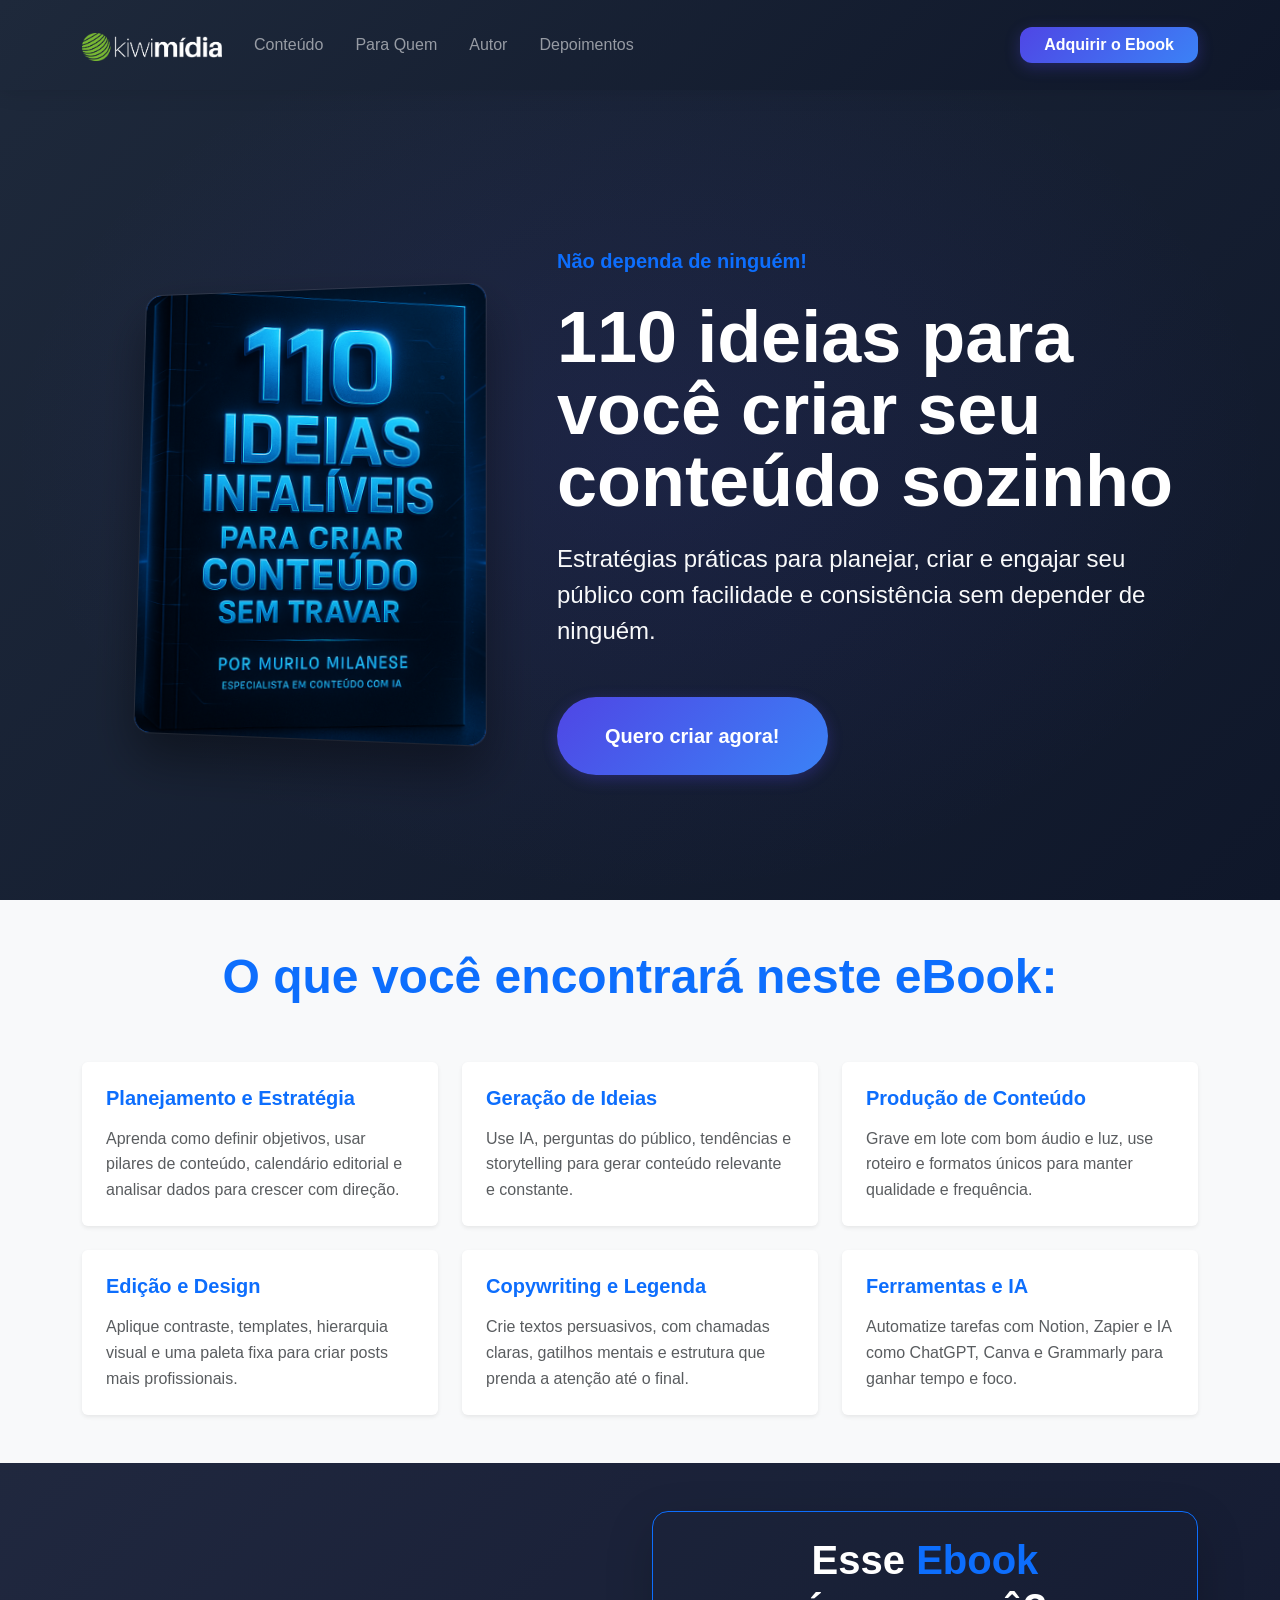
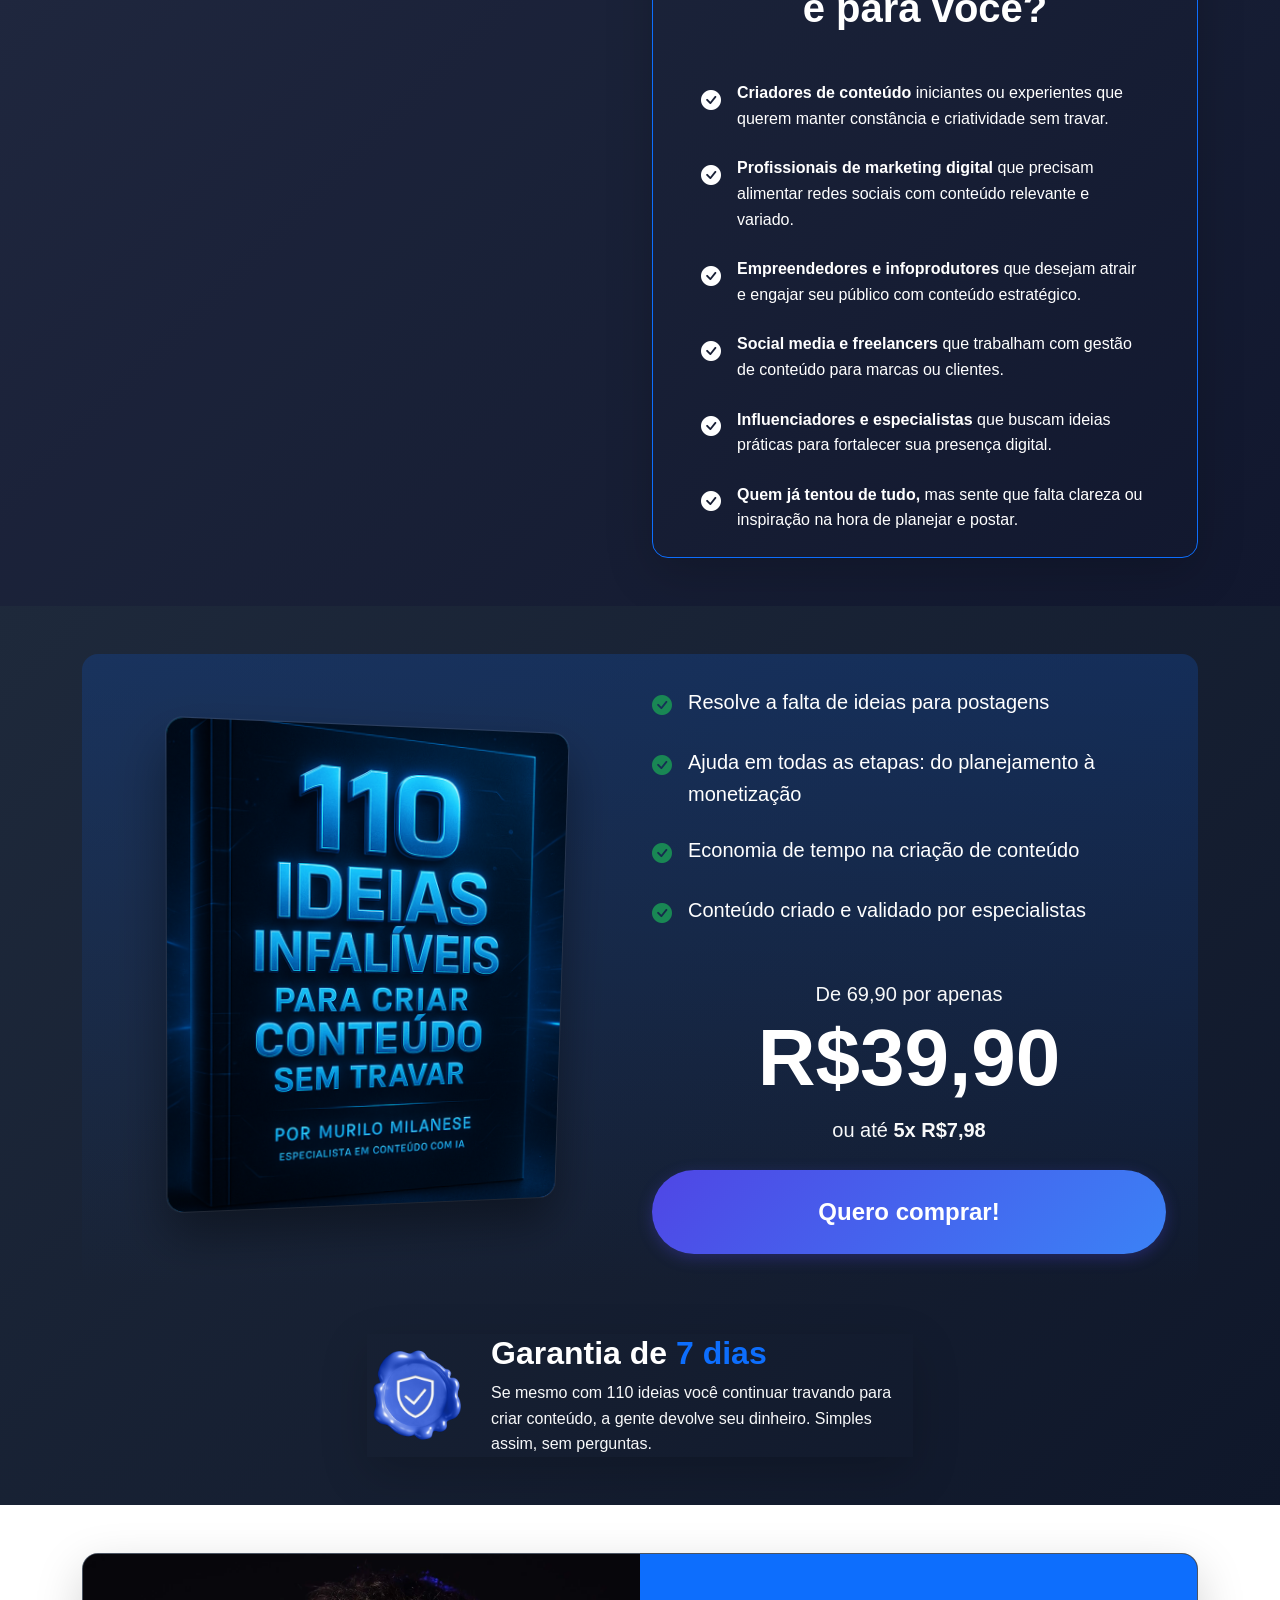
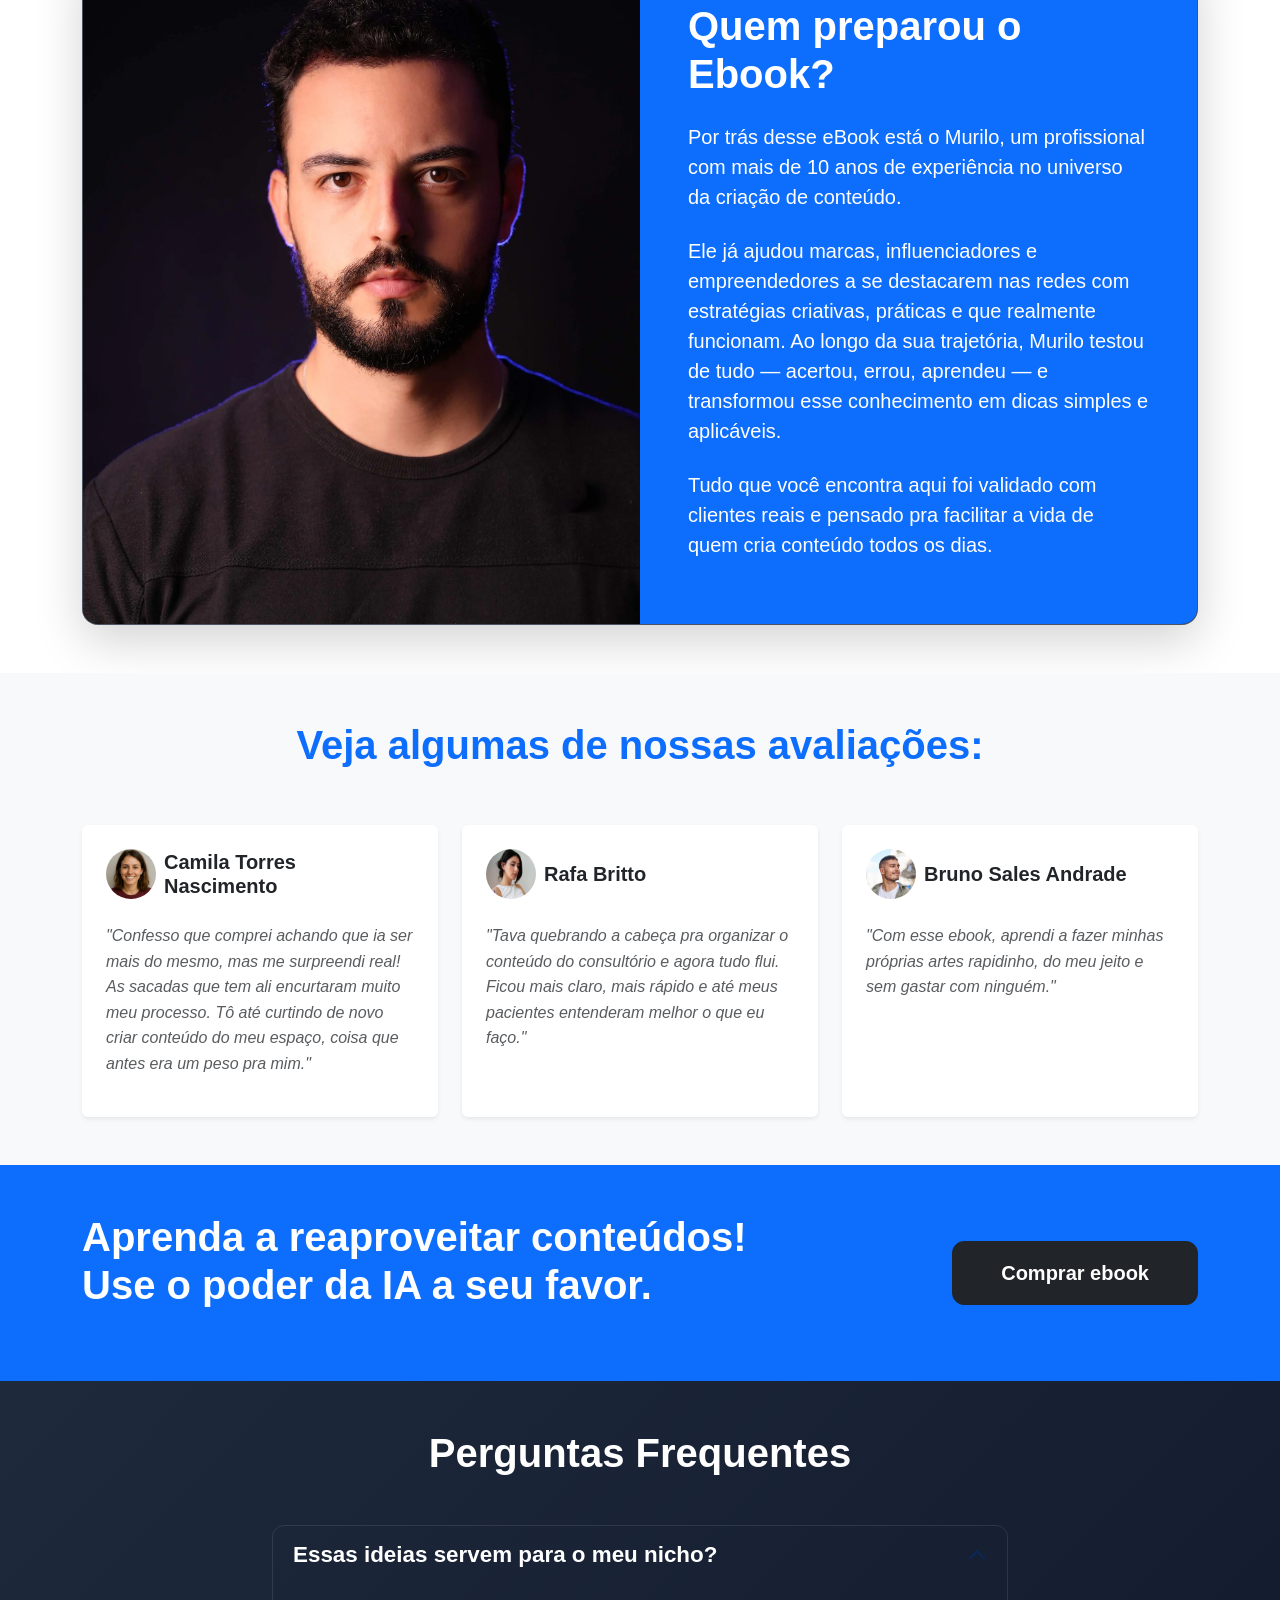
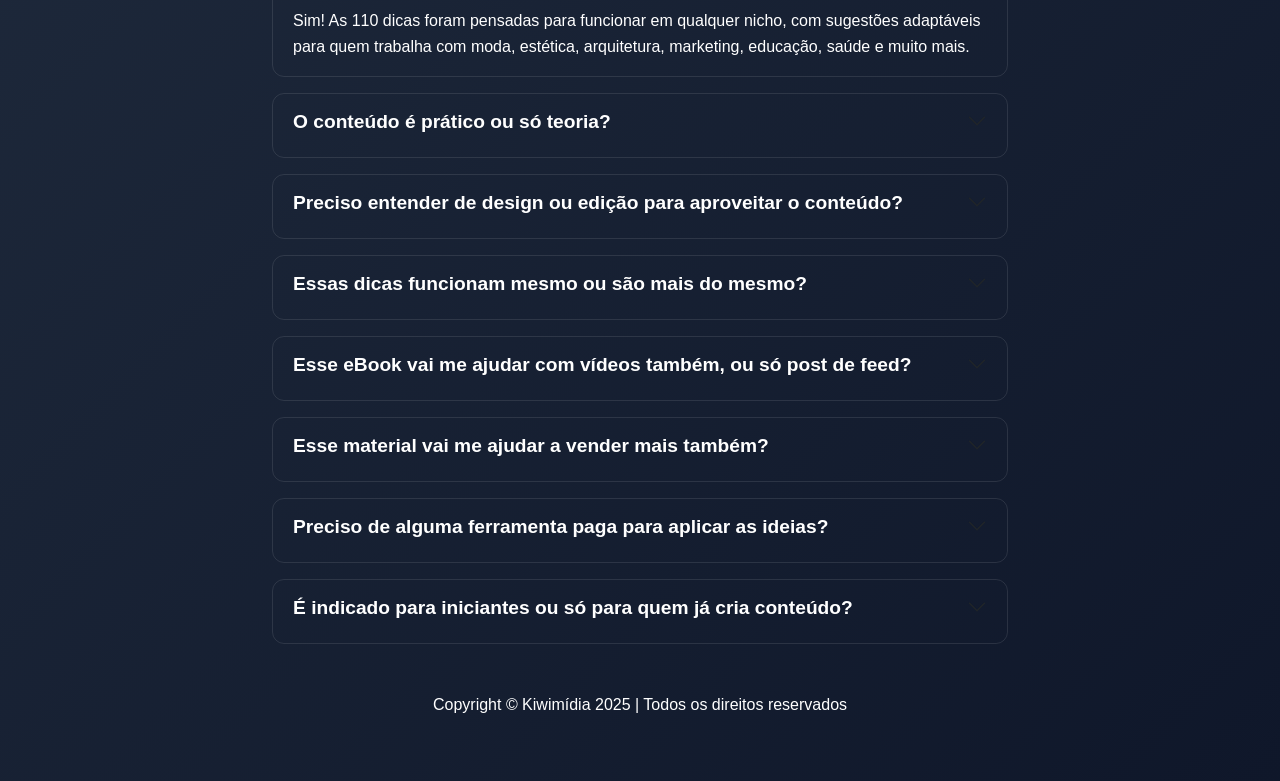
==== index.html @ b034fb9f "adicionando scripts" ====
<!DOCTYPE html>
<html lang="pt-BR">

<head>
    <meta charset="UTF-8">
    <meta name="viewport" content="width=device-width, initial-scale=1.0">
    <title>110 Ideias para Criar Conteúdo Sozinho - Ebook</title>
    <meta name="description"
        content="Estratégias práticas para planejar, criar e engajar seu público com facilidade e consistência sem depender de ninguém.">
    <meta name="author" content="Murilo">

    <!-- Open Graph / Facebook -->
    <meta property="og:title" content="110 Ideias para Criar Conteúdo Sozinho - Ebook">
    <meta property="og:description"
        content="Estratégias práticas para planejar, criar e engajar seu público com facilidade e consistência sem depender de ninguém.">
    <meta property="og:type" content="website">


    <!-- Favicon -->
    <link rel="icon" href="favicon.ico" type="image/x-icon">

    <!-- Bootstrap 5 CSS -->
    <link href="https://cdn.jsdelivr.net/npm/bootstrap@5.3.2/dist/css/bootstrap.min.css" rel="stylesheet">

    <!-- Animate.css -->
    <link rel="stylesheet" href="https://cdnjs.cloudflare.com/ajax/libs/animate.css/4.1.1/animate.min.css">

    <!-- Bootstrap Icons -->
    <link rel="stylesheet" href="https://cdn.jsdelivr.net/npm/bootstrap-icons@1.11.1/font/bootstrap-icons.css">

    <!-- Custom CSS -->
    <link rel="stylesheet" href="style.css?1">
</head>

<body>
    <!-- Navigation -->
    <nav class="navbar navbar-expand-lg navbar-dark bg-gradient-dark fixed-top py-4">
        <div class="container">
            <a class="navbar-brand fw-bold" href="#"><img src="logo_kiwimidia_branco.png" alt="Kiwimídia"
                    style="width: 140px;"></a>

            <button class="navbar-toggler" type="button" data-bs-toggle="collapse" data-bs-target="#navbarNav">
                <span class="navbar-toggler-icon"></span>
            </button>

            <div class="collapse navbar-collapse" id="navbarNav">
                <ul class="navbar-nav me-auto">
                    <li class="nav-item">
                        <a class="nav-link" href="#conteudo">Conteúdo</a>
                    </li>
                    <li class="nav-item">
                        <a class="nav-link" href="#para-quem">Para Quem</a>
                    </li>
                    <li class="nav-item">
                        <a class="nav-link" href="#autor">Autor</a>
                    </li>
                    <li class="nav-item">
                        <a class="nav-link" href="#depoimentos">Depoimentos</a>
                    </li>
                </ul>
                <button class="btn btn-primary px-4"
                    onclick="window.open('https://pay.hotmart.com/D99950302F?checkoutMode=10', '_blank')">Adquirir o
                    Ebook</button>
            </div>
        </div>
    </nav>

    <!-- Hero Section -->
    <section class="hero-section bg-gradient-dark text-white d-flex align-items-center min-vh-100 position-relative">
        <div class="container position-relative">
            <div class="row align-items-center">
                <div class="col-lg-5 order-lg-1 mb-5 mb-lg-0">
                    <div class="ebook-mockup animate__animated animate__fadeInLeft">
                        <div class="ebook-cover bg-primary rounded-4 mx-auto position-relative overflow-hidden">
                            <img src="ebook.webp" alt="110 Ideias Infalíveis para Criar Conteúdo sem Travar"
                                class="w-100 h-100 object-fit-cover rounded-4">
                        </div>
                    </div>
                </div>

                <div class="col-lg-7 order-lg-2">
                    <div class="animate__animated animate__fadeInRight">
                        <p class="text-primary mb-4 fs-5 fw-semibold">Não dependa de ninguém!</p>
                        <h1 class="display-2 fw-bold mb-4 lh-1 text-white">
                            110 ideias para você criar seu conteúdo sozinho
                        </h1>
                        <p class="fs-4 mb-5 text-light lh-base">
                            Estratégias práticas para planejar, criar e engajar seu público com facilidade e
                            consistência sem depender de ninguém.
                        </p>
                        <button class="btn btn-primary btn-lg px-5 py-4 fs-5 fw-bold rounded-pill"
                            onclick="window.open('https://pay.hotmart.com/D99950302F?checkoutMode=10', '_blank')">
                            Quero criar agora!
                        </button>
                    </div>
                </div>
            </div>
        </div>
    </section>

    <!-- Content Section -->
    <section id="conteudo" class="py-5 bg-light">
        <div class="container">
            <div class="row">
                <div class="col-12 text-center mb-5">
                    <h2 class="display-5 fw-bold text-primary animate-on-scroll" data-animation="fadeInUp">
                        O que você encontrará neste eBook:
                    </h2>
                </div>
            </div>

            <div class="row g-4">
                <div class="col-lg-4 col-md-6">
                    <div class="card h-100 border-0 shadow-sm animate-on-scroll" data-animation="fadeInUp"
                        data-delay="100">
                        <div class="card-body p-4">
                            <h5 class="card-title text-primary fw-bold mb-3">Planejamento e Estratégia</h5>
                            <p class="card-text text-muted">
                                Aprenda como definir objetivos, usar pilares de conteúdo, calendário editorial e
                                analisar dados para crescer com direção.
                            </p>
                        </div>
                    </div>
                </div>

                <div class="col-lg-4 col-md-6">
                    <div class="card h-100 border-0 shadow-sm animate-on-scroll" data-animation="fadeInUp"
                        data-delay="200">
                        <div class="card-body p-4">
                            <h5 class="card-title text-primary fw-bold mb-3">Geração de Ideias</h5>
                            <p class="card-text text-muted">
                                Use IA, perguntas do público, tendências e storytelling para gerar conteúdo relevante e
                                constante.
                            </p>
                        </div>
                    </div>
                </div>

                <div class="col-lg-4 col-md-6">
                    <div class="card h-100 border-0 shadow-sm animate-on-scroll" data-animation="fadeInUp"
                        data-delay="300">
                        <div class="card-body p-4">
                            <h5 class="card-title text-primary fw-bold mb-3">Produção de Conteúdo</h5>
                            <p class="card-text text-muted">
                                Grave em lote com bom áudio e luz, use roteiro e formatos únicos para manter qualidade e
                                frequência.
                            </p>
                        </div>
                    </div>
                </div>

                <div class="col-lg-4 col-md-6">
                    <div class="card h-100 border-0 shadow-sm animate-on-scroll" data-animation="fadeInUp"
                        data-delay="400">
                        <div class="card-body p-4">
                            <h5 class="card-title text-primary fw-bold mb-3">Edição e Design</h5>
                            <p class="card-text text-muted">
                                Aplique contraste, templates, hierarquia visual e uma paleta fixa para criar posts mais
                                profissionais.
                            </p>
                        </div>
                    </div>
                </div>

                <div class="col-lg-4 col-md-6">
                    <div class="card h-100 border-0 shadow-sm animate-on-scroll" data-animation="fadeInUp"
                        data-delay="500">
                        <div class="card-body p-4">
                            <h5 class="card-title text-primary fw-bold mb-3">Copywriting e Legenda</h5>
                            <p class="card-text text-muted">
                                Crie textos persuasivos, com chamadas claras, gatilhos mentais e estrutura que prenda a
                                atenção até o final.
                            </p>
                        </div>
                    </div>
                </div>

                <div class="col-lg-4 col-md-6">
                    <div class="card h-100 border-0 shadow-sm animate-on-scroll" data-animation="fadeInUp"
                        data-delay="600">
                        <div class="card-body p-4">
                            <h5 class="card-title text-primary fw-bold mb-3">Ferramentas e IA</h5>
                            <p class="card-text text-muted">
                                Automatize tarefas com Notion, Zapier e IA como ChatGPT, Canva e Grammarly para ganhar
                                tempo e foco.
                            </p>
                        </div>
                    </div>
                </div>
            </div>
        </div>
    </section>

    <!-- Target Audience Section -->
    <section id="para-quem" class="py-5 bg-gradient-dark text-white position-relative parallax-section">
        <div class="parallax-bg"></div>
        <div class="container position-relative">
            <div class="row justify-content-end">
                <div class="col-lg-6">
                    <div class="border border-primary rounded-4 px-5 py-4 animate-on-scroll shadow-lg"
                        data-animation="fadeInUp">
                        <h2 class="display-6 fw-bold text-center mb-5">
                            Esse <b class="text-primary">Ebook</b> <br> é para você?
                        </h2>

                        <div class="row g-4">
                            <div class="col-md-12">
                                <div class="d-flex align-items-start">
                                    <i class="bi bi-check-circle-fill text-white me-3 fs-5 flex-shrink-0 mt-1"></i>
                                    <div>
                                        <strong>Criadores de conteúdo</strong> iniciantes ou experientes que querem
                                        manter constância e criatividade sem travar.
                                    </div>
                                </div>
                            </div>

                            <div class="col-md-12">
                                <div class="d-flex align-items-start">
                                    <i class="bi bi-check-circle-fill text-white me-3 fs-5 flex-shrink-0 mt-1"></i>
                                    <div>
                                        <strong>Profissionais de marketing digital</strong> que precisam alimentar redes
                                        sociais com conteúdo relevante e variado.
                                    </div>
                                </div>
                            </div>

                            <div class="col-md-12">
                                <div class="d-flex align-items-start">
                                    <i class="bi bi-check-circle-fill text-white me-3 fs-5 flex-shrink-0 mt-1"></i>
                                    <div>
                                        <strong>Empreendedores e infoprodutores</strong> que desejam atrair e engajar
                                        seu público com conteúdo estratégico.
                                    </div>
                                </div>
                            </div>

                            <div class="col-md-12">
                                <div class="d-flex align-items-start">
                                    <i class="bi bi-check-circle-fill text-white me-3 fs-5 flex-shrink-0 mt-1"></i>
                                    <div>
                                        <strong>Social media e freelancers</strong> que trabalham com gestão de conteúdo
                                        para marcas ou clientes.
                                    </div>
                                </div>
                            </div>

                            <div class="col-md-12">
                                <div class="d-flex align-items-start">
                                    <i class="bi bi-check-circle-fill text-white me-3 fs-5 flex-shrink-0 mt-1"></i>
                                    <div>
                                        <strong>Influenciadores e especialistas</strong> que buscam ideias práticas para
                                        fortalecer sua presença digital.
                                    </div>
                                </div>
                            </div>

                            <div class="col-md-12">
                                <div class="d-flex align-items-start">
                                    <i class="bi bi-check-circle-fill text-white me-3 fs-5 flex-shrink-0 mt-1"></i>
                                    <div>
                                        <strong>Quem já tentou de tudo,</strong> mas sente que falta clareza ou
                                        inspiração na hora de planejar e postar.
                                    </div>
                                </div>
                            </div>
                        </div>
                    </div>
                </div>
            </div>
        </div>
    </section>

    <!-- Pricing Section -->
    <section class="py-5 bg-gradient-dark text-white position-relative">
        <div class="container position-relative">
            <div class="card-gradient">
                <div class="row align-items-center">
                    <div class="col-lg-6 mb-5 mb-lg-0">
                        <div class="ebook-mockup-2 animate-on-scroll" data-animation="fadeInLeft">
                            <div class="ebook-cover-2 bg-gradient-cyan rounded-4 mx-auto position-relative">
                                <img src="ebook.webp" alt="110 Ideias Infalíveis para Criar Conteúdo sem Travar"
                                    class="w-100 h-100 object-fit-cover rounded-4">
                            </div>
                        </div>
                    </div>

                    <div class="col-lg-6">
                        <div class="animate-on-scroll" data-animation="fadeInRight">
                            <div class="mb-5">
                                <div class="d-flex align-items-start mb-4">
                                    <i class="bi bi-check-circle-fill text-success me-3 fs-5 flex-shrink-0 mt-1"></i>
                                    <span class="fs-5">Resolve a falta de ideias para postagens</span>
                                </div>

                                <div class="d-flex align-items-start mb-4">
                                    <i class="bi bi-check-circle-fill text-success me-3 fs-5 flex-shrink-0 mt-1"></i>
                                    <span class="fs-5">Ajuda em todas as etapas: do planejamento à monetização</span>
                                </div>

                                <div class="d-flex align-items-start mb-4">
                                    <i class="bi bi-check-circle-fill text-success me-3 fs-5 flex-shrink-0 mt-1"></i>
                                    <span class="fs-5">Economia de tempo na criação de conteúdo</span>
                                </div>

                                <div class="d-flex align-items-start mb-4">
                                    <i class="bi bi-check-circle-fill text-success me-3 fs-5 flex-shrink-0 mt-1"></i>
                                    <span class="fs-5">Conteúdo criado e validado por especialistas</span>
                                </div>
                            </div>

                            <div class="text-center">
                                <p class="text-light mb-0 fs-5">De 69,90 por apenas</p>
                                <div class="display-1 fw-bold mb-2 text-white">R$39,90</div>
                                <p class="text-light mb-4 fs-5">ou até <strong>5x R$7,98</strong></p>

                                <button class="btn btn-primary btn-lg w-100 fw-bold py-4 fs-4 rounded-pill"
                                    onclick="window.open('https://pay.hotmart.com/D99950302F?checkoutMode=10', '_blank')">
                                    Quero comprar!
                                </button>
                            </div>
                        </div>
                    </div>
                </div>
            </div>

            <!-- Guarantee -->
            <div class="row justify-content-center mt-5">
                <div class="col-lg-6">
                    <div class="d-flex align-items-center animate-on-scroll shadow-lg" data-animation="fadeInUp">
                        <div class="me-4 flex-shrink-0">
                            <img src="/selo.png" alt="" class="img-fluid" style="width: 100px;">
                        </div>
                        <div>
                            <h2 class="fw-bold text-white mb-2">Garantia de <span class="text-primary">7 dias</span>
                            </h2>
                            <p class="mb-0 text-light">
                                Se mesmo com 110 ideias você continuar travando para criar conteúdo, a gente devolve seu
                                dinheiro. Simples assim, sem perguntas.
                            </p>
                        </div>
                    </div>
                </div>
            </div>
        </div>
    </section>

    <!-- Author Section -->
    <section id="autor" class="py-5">
        <div class="container">
            <div class="author-main-card row g-0 align-items-stretch rounded-4 overflow-hidden shadow-lg">
                <div class="col-lg-6 mb-0 bg-dark p-0 position-relative overflow-hidden">
                    <div class="author-image-container d-flex align-items-center justify-content-center">
                        <img src="murilo.webp" alt="Murilo Milanese" class="author-centered-image">
                    </div>
                </div>

                <div class="col-lg-6 d-flex">
                    <div class="bg-primary p-5 text-white w-100">
                        <h2 class="display-6 fw-bold mb-4">Quem preparou o Ebook?</h2>

                        <p class="fs-5 mb-4 lh-base">
                            Por trás desse eBook está o Murilo, um profissional com mais de 10 anos de experiência no
                            universo da
                            criação de conteúdo.
                        </p>

                        <p class="fs-5 mb-4 lh-base">
                            Ele já ajudou marcas, influenciadores e empreendedores a se destacarem nas redes com
                            estratégias criativas, práticas e que realmente funcionam. Ao longo da sua trajetória,
                            Murilo testou de
                            tudo — acertou, errou, aprendeu — e transformou esse conhecimento em dicas simples e
                            aplicáveis.
                        </p>

                        <p class="fs-5 lh-base">
                            Tudo que você encontra aqui foi validado com clientes reais e pensado pra facilitar a vida
                            de quem
                            cria conteúdo todos os dias.
                        </p>
                    </div>
                </div>
            </div>
        </div>
    </section>

    <!-- Testimonials Section -->
    <section id="depoimentos" class="py-5 bg-light">
        <div class="container">
            <div class="row">
                <div class="col-12 text-center mb-5">
                    <h2 class="display-6 fw-bold text-primary animate-on-scroll" data-animation="fadeInUp">
                        Veja algumas de nossas avaliações:
                    </h2>
                </div>
            </div>

            <div class="row g-4">
                <div class="col-lg-4">
                    <div class="card h-100 border-0 shadow-sm animate-on-scroll" data-animation="fadeInUp"
                        data-delay="100">
                        <div class="card-body p-4">
                            <div class="d-flex align-items-center mb-4">
                                <img src="camila.webp" alt="" class="img-fluid rounded-circle me-2"
                                    style="width: 50px; height: 50px;">
                                <h5 class="mb-0 fw-bold">Camila Torres Nascimento</h5>
                            </div>
                            <p class="fst-italic text-muted">
                                "Confesso que comprei achando que ia ser mais do mesmo, mas me surpreendi real! As
                                sacadas que tem ali encurtaram muito meu processo. Tô até curtindo de novo criar
                                conteúdo do meu espaço, coisa que antes era um peso pra mim."
                            </p>
                        </div>
                    </div>
                </div>

                <div class="col-lg-4">
                    <div class="card h-100 border-0 shadow-sm animate-on-scroll" data-animation="fadeInUp"
                        data-delay="200">
                        <div class="card-body p-4">
                            <div class="d-flex align-items-center mb-4">
                                <img src="rafa.png" alt="" class="img-fluid rounded-circle me-2"
                                    style="width: 50px; height: 50px;">
                                <h5 class="mb-0 fw-bold">Rafa Britto</h5>
                            </div>
                            <p class="fst-italic text-muted">
                                "Tava quebrando a cabeça pra organizar o conteúdo do consultório e agora tudo flui.
                                Ficou mais claro, mais rápido e até meus pacientes entenderam melhor o que eu faço."
                            </p>
                        </div>
                    </div>
                </div>

                <div class="col-lg-4">
                    <div class="card h-100 border-0 shadow-sm animate-on-scroll" data-animation="fadeInUp"
                        data-delay="300">
                        <div class="card-body p-4">
                            <div class="d-flex align-items-center mb-4">
                                <img src="bruno.webp" alt="" class="img-fluid rounded-circle me-2"
                                    style="width: 50px; height: 50px;">
                                <h5 class="mb-0 fw-bold">Bruno Sales Andrade</h5>
                            </div>
                            <p class="fst-italic text-muted">
                                "Com esse ebook, aprendi a fazer minhas próprias artes rapidinho, do meu jeito e sem
                                gastar com ninguém."
                            </p>
                        </div>
                    </div>
                </div>
            </div>
        </div>
    </section>

    <!-- CTA Section -->
    <section class="py-5 bg-primary text-white position-relative">
        <div class="container position-relative">
            <div
                class="d-flex flex-column flex-md-row align-items-center justify-content-center justify-content-md-between gap-4">
                <h2 class="display-6 fw-bold mb-4 text-center text-md-start">
                    Aprenda a reaproveitar conteúdos! <br class="d-none d-md-block" />
                    Use o poder da IA a seu favor.
                </h2>
                <button class="btn btn-dark btn-lg px-5 py-3"
                    onclick="window.open('https://pay.hotmart.com/D99950302F?checkoutMode=10', '_blank')">
                    Comprar ebook
                </button>
            </div>
        </div>
    </section>

    <!-- FAQ Section -->
    <section class="py-5 bg-gradient-dark text-white">
        <div class="container">
            <div class="row justify-content-center">
                <div class="col-lg-8">
                    <!-- FAQ -->
                    <div class="animate-on-scroll" data-animation="fadeInUp" data-delay="200">
                        <h3 class="display-6 fw-bold text-center mb-5">Perguntas Frequentes</h3>

                        <div class="accordion accordion-flush" id="faqAccordion">
                            <div class="accordion-item bg-transparent border-secondary">
                                <h4 class="accordion-header">
                                    <button class="accordion-button bg-transparent text-white fw-semibold" type="button"
                                        data-bs-toggle="collapse" data-bs-target="#faq1">
                                        Essas ideias servem para o meu nicho?
                                    </button>
                                </h4>
                                <div id="faq1" class="accordion-collapse collapse show" data-bs-parent="#faqAccordion">
                                    <div class="accordion-body">
                                        Sim! As 110 dicas foram pensadas para funcionar em qualquer nicho, com sugestões
                                        adaptáveis para quem trabalha com moda, estética, arquitetura, marketing,
                                        educação, saúde e muito mais.
                                    </div>
                                </div>
                            </div>

                            <div class="accordion-item bg-transparent border-secondary">
                                <h4 class="accordion-header">
                                    <button class="accordion-button collapsed bg-transparent text-white fw-semibold"
                                        type="button" data-bs-toggle="collapse" data-bs-target="#faq2">
                                        O conteúdo é prático ou só teoria?
                                    </button>
                                </h4>
                                <div id="faq2" class="accordion-collapse collapse" data-bs-parent="#faqAccordion">
                                    <div class="accordion-body">
                                        É direto ao ponto! São ideias prontas para aplicar — você pode abrir o eBook,
                                        escolher uma dica e transformar em conteúdo agora mesmo, sem enrolação.
                                    </div>
                                </div>
                            </div>

                            <div class="accordion-item bg-transparent border-secondary">
                                <h4 class="accordion-header">
                                    <button class="accordion-button collapsed bg-transparent text-white fw-semibold"
                                        type="button" data-bs-toggle="collapse" data-bs-target="#faq3">
                                        Preciso entender de design ou edição para aproveitar o conteúdo?
                                    </button>
                                </h4>
                                <div id="faq3" class="accordion-collapse collapse" data-bs-parent="#faqAccordion">
                                    <div class="accordion-body">
                                        Não precisa! As dicas funcionam até com o celular. Algumas sugestões vêm com
                                        ideias simples de design e ferramentas gratuitas que qualquer pessoa consegue
                                        usar.
                                    </div>
                                </div>
                            </div>

                            <div class="accordion-item bg-transparent border-secondary">
                                <h4 class="accordion-header">
                                    <button class="accordion-button collapsed bg-transparent text-white fw-semibold"
                                        type="button" data-bs-toggle="collapse" data-bs-target="#faq4">
                                        Essas dicas funcionam mesmo ou são mais do mesmo?
                                    </button>
                                </h4>
                                <div id="faq4" class="accordion-collapse collapse" data-bs-parent="#faqAccordion">
                                    <div class="accordion-body">
                                        Nada de clichês! As dicas foram criadas e validadas por profissionais com mais
                                        de 10 anos no mercado e já ajudaram criadores a saírem do zero e viralizarem
                                        conteúdos.
                                    </div>
                                </div>
                            </div>

                            <div class="accordion-item bg-transparent border-secondary">
                                <h4 class="accordion-header">
                                    <button class="accordion-button collapsed bg-transparent text-white fw-semibold"
                                        type="button" data-bs-toggle="collapse" data-bs-target="#faq5">
                                        Esse eBook vai me ajudar com vídeos também, ou só post de feed?
                                    </button>
                                </h4>
                                <div id="faq5" class="accordion-collapse collapse" data-bs-parent="#faqAccordion">
                                    <div class="accordion-body">
                                        Vai sim! Várias ideias são focadas em vídeos curtos como Reels, TikTok e
                                        Shorts, além de formatos para feed, carrossel, stories e até lives.
                                    </div>
                                </div>
                            </div>

                            <div class="accordion-item bg-transparent border-secondary">
                                <h4 class="accordion-header">
                                    <button class="accordion-button collapsed bg-transparent text-white fw-semibold"
                                        type="button" data-bs-toggle="collapse" data-bs-target="#faq6">
                                        Esse material vai me ajudar a vender mais também?
                                    </button>
                                </h4>
                                <div id="faq6" class="accordion-collapse collapse" data-bs-parent="#faqAccordion">
                                    <div class="accordion-body">
                                        Sim! Muitas dicas são voltadas para conteúdo estratégico, com foco em gerar
                                        autoridade, engajamento e conversão — não só curtidas.
                                    </div>
                                </div>
                            </div>

                            <div class="accordion-item bg-transparent border-secondary">
                                <h4 class="accordion-header">
                                    <button class="accordion-button collapsed bg-transparent text-white fw-semibold"
                                        type="button" data-bs-toggle="collapse" data-bs-target="#faq7">
                                        Preciso de alguma ferramenta paga para aplicar as ideias?
                                    </button>
                                </h4>
                                <div id="faq7" class="accordion-collapse collapse" data-bs-parent="#faqAccordion">
                                    <div class="accordion-body">
                                        Nada disso. A maioria das ideias pode ser executada com ferramentas gratuitas
                                        ou até sem ferramenta nenhuma — só com criatividade e celular na mão.
                                    </div>
                                </div>
                            </div>

                            <div class="accordion-item bg-transparent border-secondary">
                                <h4 class="accordion-header">
                                    <button class="accordion-button collapsed bg-transparent text-white fw-semibold"
                                        type="button" data-bs-toggle="collapse" data-bs-target="#faq8">
                                        É indicado para iniciantes ou só para quem já cria conteúdo?
                                    </button>
                                </h4>
                                <div id="faq8" class="accordion-collapse collapse" data-bs-parent="#faqAccordion">
                                    <div class="accordion-body">
                                        Os dois! Quem está começando vai ter um norte para não travar, e quem já cria
                                        vai se surpreender com a variedade de ideias que nunca usou.
                                    </div>
                                </div>
                            </div>
                        </div>
                    </div>

                    <p class="text-center text-white mt-5">Copyright © Kiwimídia 2025 | Todos os direitos reservados</p>
                </div>
            </div>
        </div>
    </section>

    <script src="https://code.jquery.com/jquery-3.7.1.min.js"></script>

    <!-- Bootstrap 5 JS Bundle -->
    <script src="https://cdn.jsdelivr.net/npm/bootstrap@5.3.2/dist/js/bootstrap.bundle.min.js"></script>

    <!-- Custom JavaScript -->
    <script src="scripts.js?1"></script>

    <script type="text/javascript">
        function importHotmart() {
            var imported = document.createElement('script');
            imported.src = 'https://static.hotmart.com/checkout/widget.min.js';
            document.head.appendChild(imported);
            var link = document.createElement('link');
            link.rel = 'stylesheet';
            link.type = 'text/css';
            link.href = 'https://static.hotmart.com/css/hotmart-fb.min.css';
            document.head.appendChild(link);
        }
        importHotmart();
    </script>
</body>

</html>
---- style.css ----
/* ==========================================
   CUSTOM CSS STYLES - 110 Ideias Ebook
   ========================================== */

/* Root Variables */
:root {
    --primary-color: #4f46e5;
    --secondary-color: #6366f1;
    --success-color: #10b981;
    --warning-color: #f59e0b;
    --dark-color: #1e293b;
    --gradient-dark: linear-gradient(135deg, #1e293b 0%, #0f172a 100%);
    --gradient-purple: linear-gradient(135deg, #6366f1 0%, #8b5cf6 100%);
    --gradient-cyan: linear-gradient(135deg, #06b6d4 0%, #3b82f6 100%);
    --gradient-blue: linear-gradient(135deg, #4f46e5 0%, #3b82f6 100%);
}

/* Global Styles */
body {
    font-family: 'Segoe UI', Tahoma, Geneva, Verdana, sans-serif;
    line-height: 1.6;
    color: #374151;
}

/* Smooth scrolling */
html {
    scroll-behavior: smooth;
}

/* Custom Background Gradients */
.bg-gradient-dark {
    background: var(--gradient-dark) !important;
}

.bg-gradient-purple {
    background: var(--gradient-purple) !important;
}

.bg-gradient-cyan {
    background: var(--gradient-cyan) !important;
}

.bg-gradient-blue {
    background: var(--gradient-blue) !important;
}

/* Navigation Styles */
.navbar {
    transition: all 0.3s ease;
    backdrop-filter: blur(10px);
    box-shadow: 0 2px 20px rgba(0, 0, 0, 0.1);
}

.navbar-nav .nav-link {
    font-weight: 500;
    padding: 0.5rem 1rem !important;
    transition: color 0.3s ease;
}

.navbar-nav .nav-link:hover {
    color: #60a5fa !important;
}

/* Hero Section */
.hero-section {
    padding-top: 120px;
    position: relative;
    overflow: hidden;
}

.hero-section::before {
    content: '';
    position: absolute;
    top: 0;
    left: 0;
    right: 0;
    bottom: 0;
    background: radial-gradient(ellipse at center, rgba(79, 70, 229, 0.1) 0%, transparent 70%);
    pointer-events: none;
}

/* Parallax Sections */
.parallax-section {
    position: relative;
    overflow: hidden;
}

.hero-bg-parallax,
.parallax-bg {
    position: absolute;
    top: 0;
    left: 0;
    width: 100%;
    height: 100%;
    background-image: url('background.webp');
    background-size: cover;
    background-position: center;
    background-attachment: fixed;
    background-repeat: no-repeat;
    opacity: 0.1;
    z-index: 0;
}

.hero-bg-parallax {
    opacity: 0.05;
}

@media (max-width: 768px) {

    .hero-bg-parallax,
    .parallax-bg {
        background-attachment: scroll;
        height: 100%;
    }
}

/* Ebook Mockups */
.ebook-mockup,
.ebook-mockup-2 {
    perspective: 1000px;
    transform-style: preserve-3d;
}

.ebook-cover {
    width: 350px;
    height: 450px;
    box-shadow: 0 25px 50px rgba(0, 0, 0, 0.4), 0 0 0 1px rgba(255, 255, 255, 0.1);
    transform: rotateY(-10deg) rotateX(5deg);
    transition: transform 0.3s ease;
    position: relative;
}

.ebook-cover img {
    width: 100%;
    height: 100%;
    object-fit: cover;
    border-radius: 1rem;
}

.ebook-cover-2 {
    width: 400px;
    height: 480px;
    box-shadow: 0 25px 50px rgba(0, 0, 0, 0.4), 0 0 0 1px rgba(255, 255, 255, 0.1);
    transform: rotateY(10deg) rotateX(-5deg);
    transition: transform 0.3s ease;
    aspect-ratio: 3/4;
}

.ebook-cover-2 img {
    width: 100%;
    height: 100%;
    object-fit: cover;
    border-radius: 1rem;
}

.ebook-mockup:hover .ebook-cover,
.ebook-mockup-2:hover .ebook-cover-2 {
    transform: rotateY(0deg) rotateX(0deg) scale(1.05);
}

/* Author Photo */
.author-photo {
    width: 100%;
    max-width: 350px;
    aspect-ratio: 1;
}

.author-photo img {
    width: 100%;
    height: 100%;
    object-fit: cover;
    border-radius: 1rem;
}

/* Novo estilo para o contêiner principal da seção do autor */
.author-main-card {
    background-color: var(--dark-color);
    /* Usa a variável de cor escura */
    border: 1px solid rgba(255, 255, 255, 0.2);
    /* Borda branca sutil */
}

/* Card Hover Effects */
.card {
    transition: all 0.3s ease;
    border: none !important;
}

.card:hover {
    transform: translateY(-5px);
    box-shadow: 0 15px 35px rgba(0, 0, 0, 0.1) !important;
}

/* Button Styles */
.btn {
    font-weight: 600;
    border-radius: 0.75rem;
    transition: all 0.3s ease;
    text-transform: none;
}

.btn-primary {
    background: var(--gradient-blue);
    border: none;
    box-shadow: 0 4px 15px rgba(79, 70, 229, 0.3);
}

.btn-primary:hover {
    background: var(--gradient-blue);
    transform: translateY(-2px);
    box-shadow: 0 8px 25px rgba(79, 70, 229, 0.4);
}

.rounded-pill {
    border-radius: 50px !important;
}

.btn-warning {
    background: linear-gradient(135deg, #f59e0b 0%, #d97706 100%);
    border: none;
    box-shadow: 0 4px 15px rgba(245, 158, 11, 0.3);
}

.btn-warning:hover {
    background: linear-gradient(135deg, #d97706 0%, #b45309 100%);
    transform: translateY(-2px);
    box-shadow: 0 8px 25px rgba(245, 158, 11, 0.4);
}

/* Accordion Styles */
.accordion-button {
    border-radius: 0.75rem !important;
    margin-bottom: 0.5rem;
    font-size: 1.2rem;
}

.accordion-button:focus {
    box-shadow: none;
    border-color: transparent;
}

.accordion-button:not(.collapsed) {
    background-color: transparent;
    color: white;
    box-shadow: none;
    font-size: 1.4rem;
}

.accordion-item {
    border: 1px solid rgba(255, 255, 255, 0.1) !important;
    border-radius: 0.75rem !important;
    margin-bottom: 1rem;
    background: transparent;
}

.accordion-body {
    color: #FFF;
}

.card-gradient {
    background: linear-gradient(180deg, rgba(19, 67, 145, 0.411) 0%, rgba(0, 0, 0, 0) 100%);
    border-radius: 1rem;
    padding: 2rem;
}

#para-quem .parallax-bg:before {
    width: 100%;
    height: 100%;
    display: block;
    content: '';
    position: absolute;
    top: 0;
    left: 0;
    background: #4016816e;
}

/* Scroll Animation Styles */
.animate-on-scroll {
    opacity: 0;
    transform: translateY(50px);
    transition: all 0.8s ease;
}

.animate-on-scroll.animated {
    opacity: 1;
    transform: translateY(0);
}

/* Scroll to top button */
.scroll-to-top {
    position: fixed;
    bottom: 30px;
    right: 30px;
    width: 50px;
    height: 50px;
    background: var(--gradient-blue);
    color: white;
    border: none;
    border-radius: 50%;
    cursor: pointer;
    opacity: 0;
    visibility: hidden;
    transition: all 0.3s ease;
    z-index: 1000;
    box-shadow: 0 4px 15px rgba(79, 70, 229, 0.3);
}

.scroll-to-top.show {
    opacity: 1;
    visibility: visible;
}

.scroll-to-top:hover {
    transform: translateY(-3px);
    box-shadow: 0 8px 25px rgba(79, 70, 229, 0.4);
}

/* Loading Animation */
@keyframes pulse {
    0% {
        opacity: 1;
    }

    50% {
        opacity: 0.5;
    }

    100% {
        opacity: 1;
    }
}

.loading {
    animation: pulse 2s infinite;
}

/* Responsive Design */
@media (max-width: 768px) {
    .hero-section {
        padding-top: 100px;
        text-align: center;
    }

    .ebook-cover {
        width: 280px;
        height: 360px;
        margin: 0 auto 2rem;
        transform: rotateY(0deg) rotateX(0deg);
    }

    .ebook-cover-2 {
        width: 250px;
        height: 320px;
        margin: 0 auto 2rem;
        transform: rotateY(0deg) rotateX(0deg);
    }

    .author-photo {
        max-width: 250px !important;
        margin: 0 auto 2rem;
    }

    .display-1 {
        font-size: 3rem !important;
    }

    .display-2 {
        font-size: 2.5rem !important;
    }

    .display-3 {
        font-size: 2.5rem !important;
    }

    .display-4 {
        font-size: 2.5rem !important;
    }

    .display-5 {
        font-size: 2rem !important;
    }

    .display-6 {
        font-size: 1.75rem !important;
    }

    .col-lg-5,
    .col-lg-7 {
        text-align: center;
    }
}

/* Section Spacing */
section {
    position: relative;
    overflow: hidden;
}

/* Text Selection */
::selection {
    background: rgba(67, 81, 156, 0.2);
    color: #d6d6d6;
}

/* Focus States */
*:focus {
    outline: 2px solid rgba(79, 70, 229, 0.5);
    outline-offset: 2px;
}

/* Custom Scrollbar */
::-webkit-scrollbar {
    width: 8px;
}

::-webkit-scrollbar-track {
    background: #f1f5f9;
}

::-webkit-scrollbar-thumb {
    background: var(--gradient-blue);
    border-radius: 4px;
}

::-webkit-scrollbar-thumb:hover {
    background: var(--primary-color);
}

/* Animation delays for staggered effects */
.animate-on-scroll[data-delay="100"] {
    transition-delay: 0.1s;
}

.animate-on-scroll[data-delay="200"] {
    transition-delay: 0.2s;
}

.animate-on-scroll[data-delay="300"] {
    transition-delay: 0.3s;
}

.animate-on-scroll[data-delay="400"] {
    transition-delay: 0.4s;
}

.animate-on-scroll[data-delay="500"] {
    transition-delay: 0.5s;
}

.animate-on-scroll[data-delay="600"] {
    transition-delay: 0.6s;
}

/* Utility Classes */
.shadow-custom {
    box-shadow: 0 10px 30px rgba(0, 0, 0, 0.1);
}

.border-gradient {
    border: 2px solid transparent;
    background: linear-gradient(white, white) padding-box,
        var(--gradient-blue) border-box;
}

.object-fit-cover {
    object-fit: cover;
}

.w-100 {
    width: 100%;
}

.h-100 {
    height: 100%;
}

.object-fit-contain {
    object-fit: contain;
}

/* Author image centered */
.author-centered-image {
    max-width: 100%;
    max-height: 100%;
    object-fit: contain;
    object-position: center;
}

.author-image-container {
    position: absolute;
    width: 100% !important;
    height: 100% !important;
    overflow: hidden;
    transform: scale(1.8);
}

@media screen and (max-width: 768px) {
    .author-image-container {
        position: relative;
        transform: scale(2.5);
        height: 350px !important;
    }
}
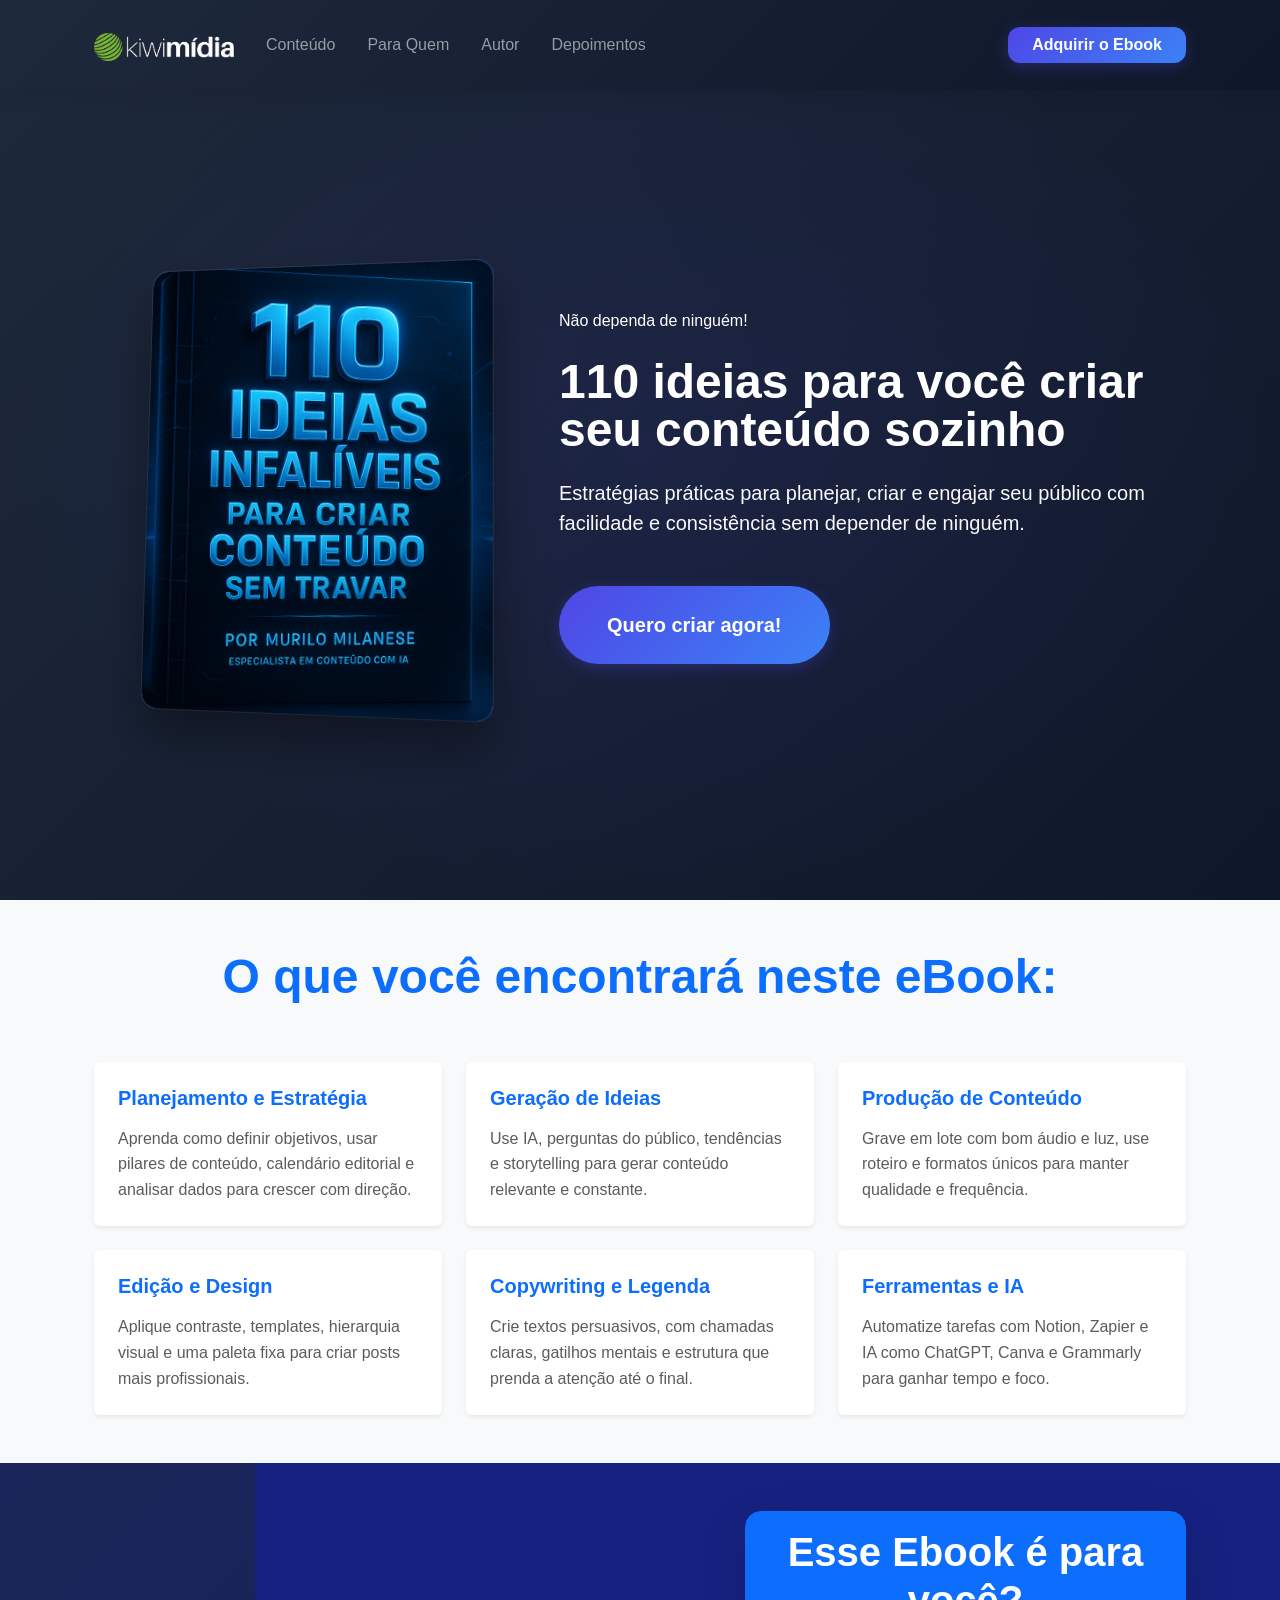
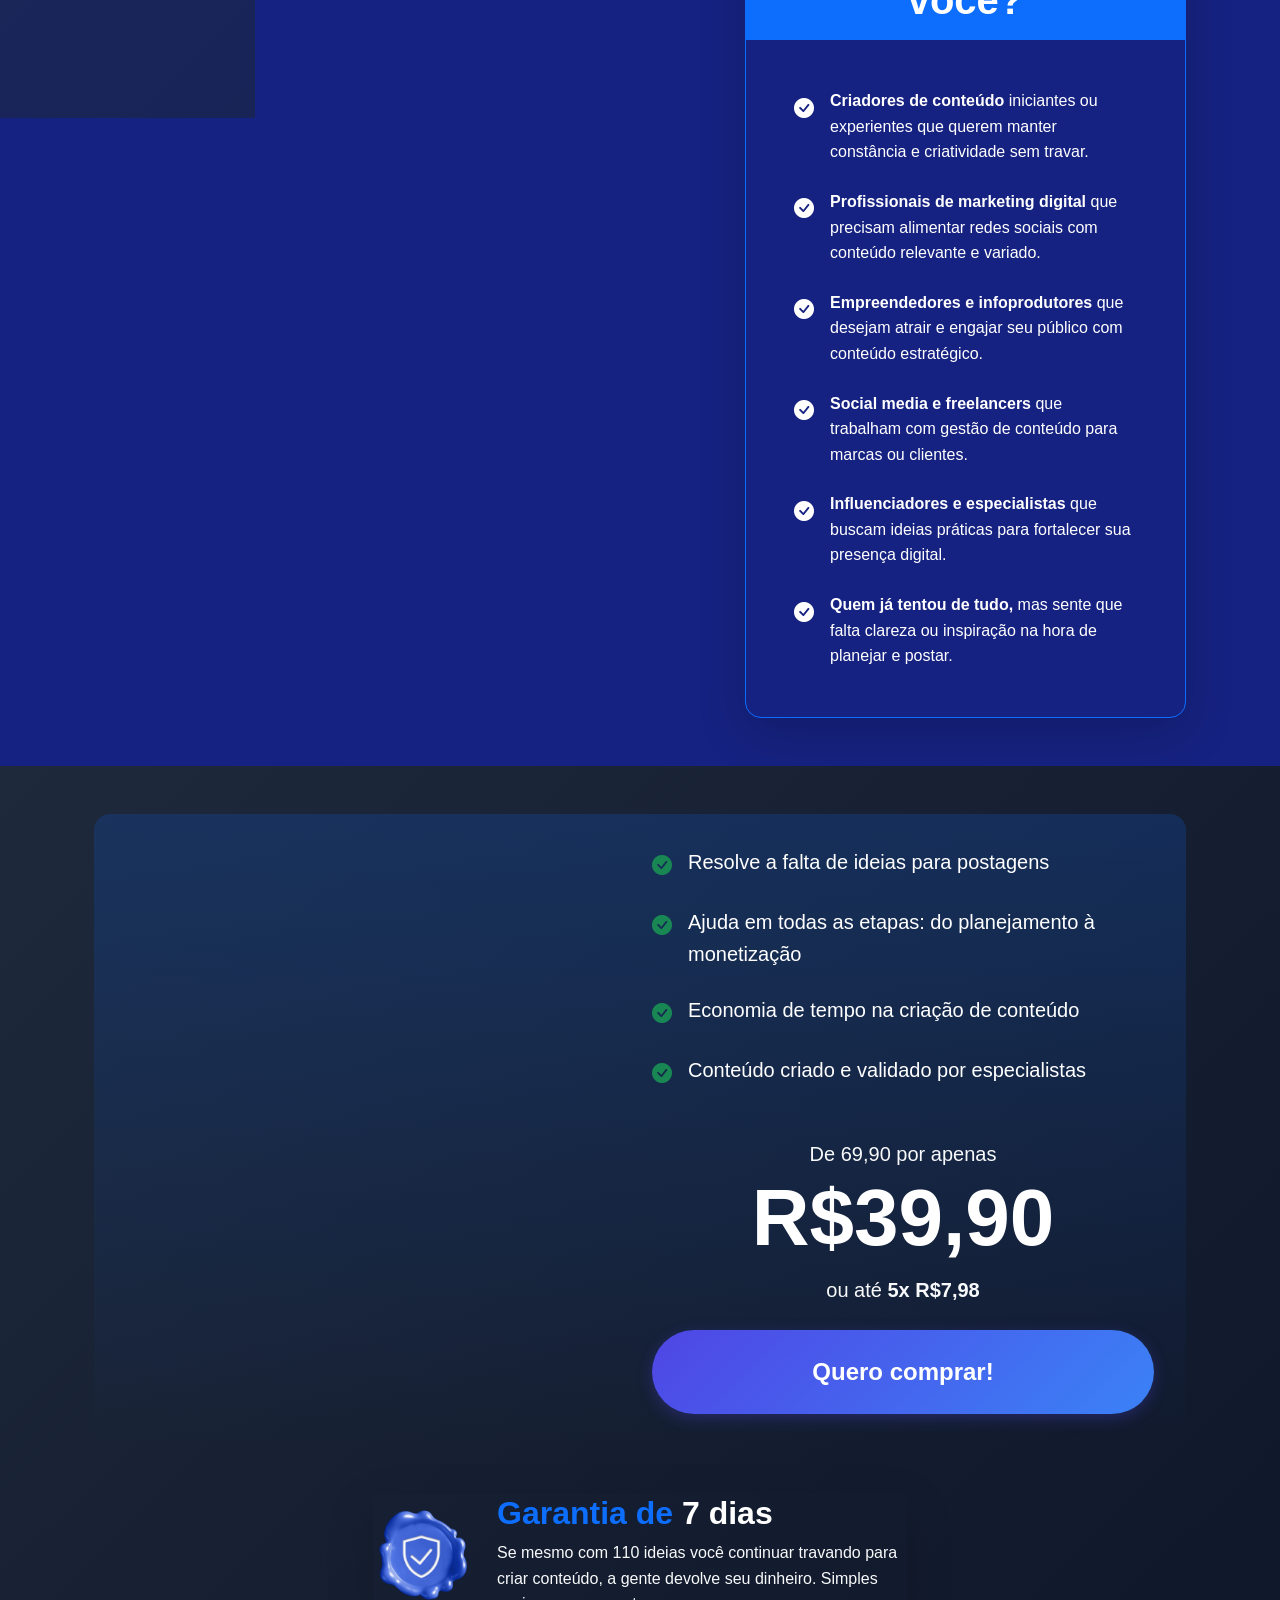
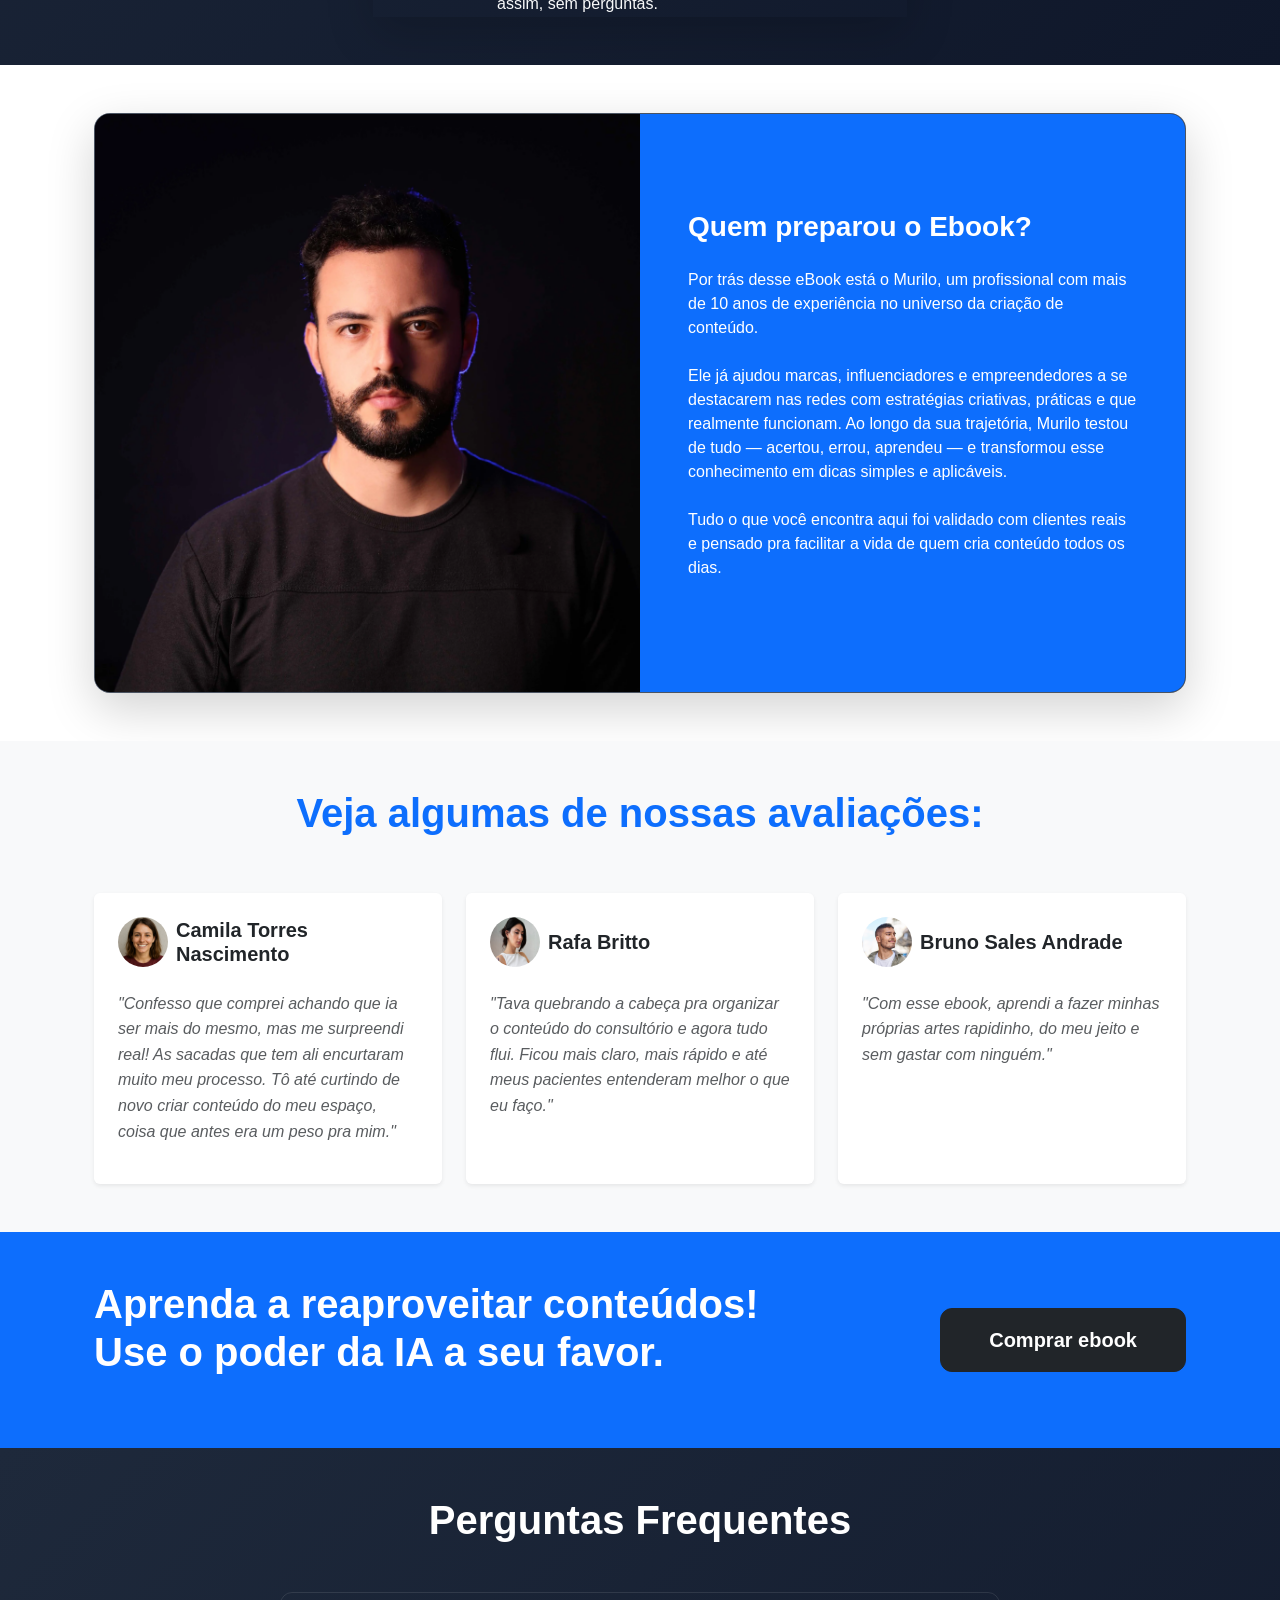
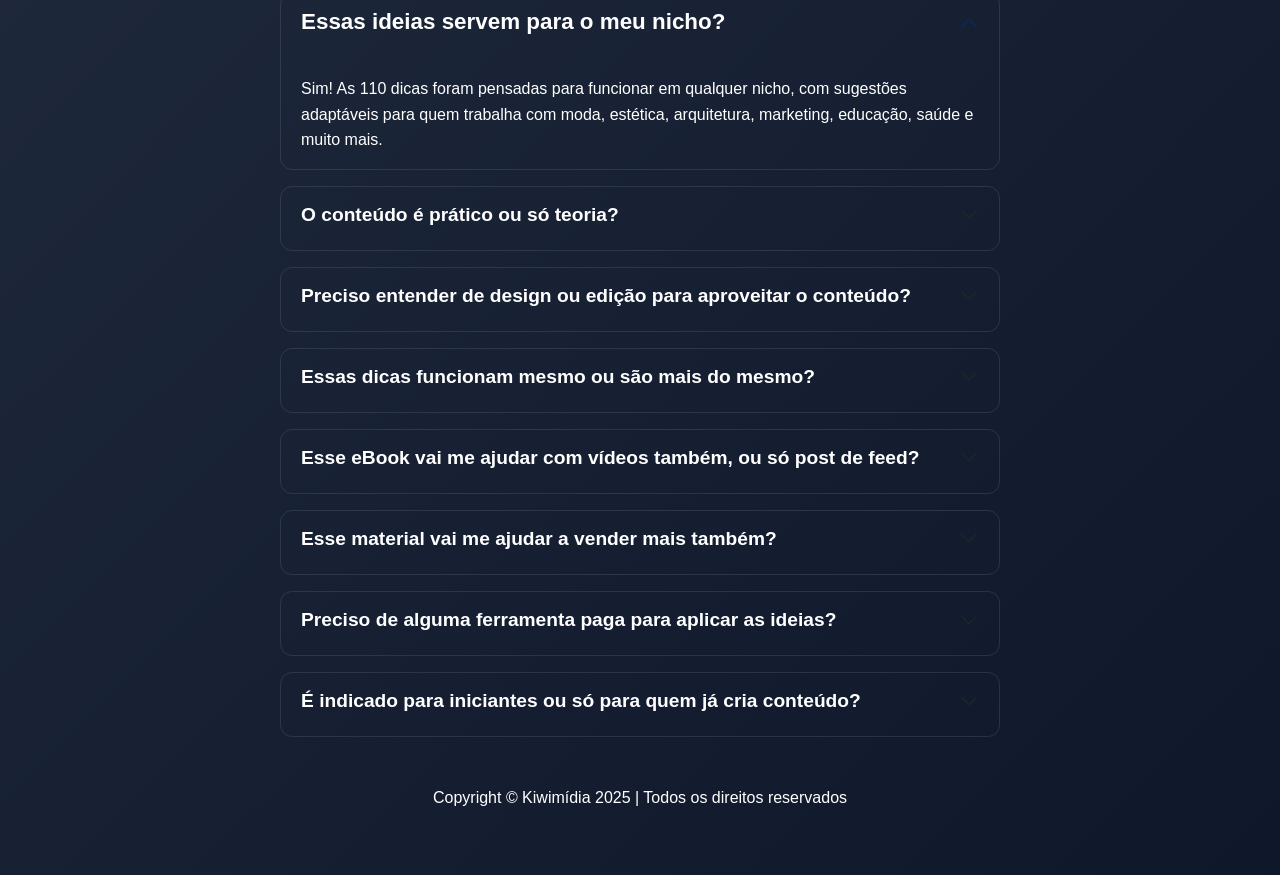
==== commit 73b2b46b: "Novos Ajustes" ====
--- a/index.html
+++ b/index.html
@@ -29,7 +29,7 @@
     <link rel="stylesheet" href="https://cdn.jsdelivr.net/npm/bootstrap-icons@1.11.1/font/bootstrap-icons.css">
 
     <!-- Custom CSS -->
-    <link rel="stylesheet" href="style.css?1">
+    <link rel="stylesheet" href="style.css?2">
 </head>
 
 <body>
@@ -66,7 +66,7 @@
     </nav>
 
     <!-- Hero Section -->
-    <section class="hero-section bg-gradient-dark text-white d-flex align-items-center min-vh-100 position-relative">
+    <section class="hero-section bg-gradient-dark text-white d-flex align-items-center min-vh-100 position-relative pb-5">
         <div class="container position-relative">
             <div class="row align-items-center">
                 <div class="col-lg-5 order-lg-1 mb-5 mb-lg-0">
@@ -80,11 +80,11 @@
 
                 <div class="col-lg-7 order-lg-2">
                     <div class="animate__animated animate__fadeInRight">
-                        <p class="text-primary mb-4 fs-5 fw-semibold">Não dependa de ninguém!</p>
-                        <h1 class="display-2 fw-bold mb-4 lh-1 text-white">
+                        <p class="text-white mb-4 fs-6 fw-light">Não dependa de ninguém!</p>
+                        <h1 class="display-5 fw-bold mb-4 lh-1 text-white">
                             110 ideias para você criar seu conteúdo sozinho
                         </h1>
-                        <p class="fs-4 mb-5 text-light lh-base">
+                        <p class="fs-5 mb-5 text-light lh-base">
                             Estratégias práticas para planejar, criar e engajar seu público com facilidade e
                             consistência sem depender de ninguém.
                         </p>
@@ -196,14 +196,17 @@
         <div class="parallax-bg"></div>
         <div class="container position-relative">
             <div class="row justify-content-end">
-                <div class="col-lg-6">
-                    <div class="border border-primary rounded-4 px-5 py-4 animate-on-scroll shadow-lg"
-                        data-animation="fadeInUp">
-                        <h2 class="display-6 fw-bold text-center mb-5">
-                            Esse <b class="text-primary">Ebook</b> <br> é para você?
-                        </h2>
-
-                        <div class="row g-4">
+                <div class="col-md-12 col-xl-5">
+                    <div class="border border-primary p-0 animate-on-scroll shadow-lg"
+                        style="border-radius:var(--bs-border-radius-xl)!important" data-animation="fadeInUp">
+                        <div class="bg-primary py-3 px-4 mb-5"
+                            style="border-top-left-radius:0.85rem !important; border-top-right-radius:0.85rem !important">
+                            <h2 class="display-6 fw-bold text-center mb-0">
+                                Esse Ebook é para você?
+                            </h2>
+                        </div>
+
+                        <div class="row g-4 px-5 pb-5">
                             <div class="col-md-12">
                                 <div class="d-flex align-items-start">
                                     <i class="bi bi-check-circle-fill text-white me-3 fs-5 flex-shrink-0 mt-1"></i>
@@ -331,7 +334,7 @@
                             <img src="/selo.png" alt="" class="img-fluid" style="width: 100px;">
                         </div>
                         <div>
-                            <h2 class="fw-bold text-white mb-2">Garantia de <span class="text-primary">7 dias</span>
+                            <h2 class="fw-bold text-white mb-2"><span class="text-primary">Garantia de</span> 7 dias
                             </h2>
                             <p class="mb-0 text-light">
                                 Se mesmo com 110 ideias você continuar travando para criar conteúdo, a gente devolve seu
@@ -348,35 +351,18 @@
     <section id="autor" class="py-5">
         <div class="container">
             <div class="author-main-card row g-0 align-items-stretch rounded-4 overflow-hidden shadow-lg">
-                <div class="col-lg-6 mb-0 bg-dark p-0 position-relative overflow-hidden">
-                    <div class="author-image-container d-flex align-items-center justify-content-center">
-                        <img src="murilo.webp" alt="Murilo Milanese" class="author-centered-image">
-                    </div>
+                <div class="col-lg-6 mb-0 bg-dark p-0 position-relative overflow-hidden author-image-container">
                 </div>
 
                 <div class="col-lg-6 d-flex">
-                    <div class="bg-primary p-5 text-white w-100">
-                        <h2 class="display-6 fw-bold mb-4">Quem preparou o Ebook?</h2>
-
-                        <p class="fs-5 mb-4 lh-base">
-                            Por trás desse eBook está o Murilo, um profissional com mais de 10 anos de experiência no
-                            universo da
-                            criação de conteúdo.
-                        </p>
-
-                        <p class="fs-5 mb-4 lh-base">
-                            Ele já ajudou marcas, influenciadores e empreendedores a se destacarem nas redes com
-                            estratégias criativas, práticas e que realmente funcionam. Ao longo da sua trajetória,
-                            Murilo testou de
-                            tudo — acertou, errou, aprendeu — e transformou esse conhecimento em dicas simples e
-                            aplicáveis.
-                        </p>
-
-                        <p class="fs-5 lh-base">
-                            Tudo que você encontra aqui foi validado com clientes reais e pensado pra facilitar a vida
-                            de quem
-                            cria conteúdo todos os dias.
-                        </p>
+                    <div class="bg-primary p-5 text-white w-100" style="padding-top: 6rem !important; padding-bottom: 6rem !important;">
+                        <h2 class="h3 fw-bold mb-4">Quem preparou o Ebook?</h2>
+
+                        <p class="fs-6 mb-4 lh-base">Por trás desse eBook está o Murilo, um profissional com mais de 10 anos de experiência no universo da criação de conteúdo.</p>
+
+                        <p class="fs-6 mb-4 lh-base">Ele já ajudou marcas, influenciadores e empreendedores a se destacarem nas redes com estratégias criativas, práticas e que realmente funcionam. Ao longo da sua trajetória, Murilo testou de tudo — acertou, errou, aprendeu — e transformou esse conhecimento em dicas simples e aplicáveis.</p>
+
+                        <p class="fs-6 lh-base">Tudo o que você encontra aqui foi validado com clientes reais e pensado pra facilitar a vida de quem cria conteúdo todos os dias.</p>
                     </div>
                 </div>
             </div>
--- a/style.css
+++ b/style.css
@@ -25,6 +25,11 @@
 /* Smooth scrolling */
 html {
     scroll-behavior: smooth;
+}
+
+.container, .container-fluid, .container-lg, .container-md, .container-sm, .container-xl, .container-xxl{
+    padding-right: calc(var(--bs-gutter-x) * 1);
+    padding-left: calc(var(--bs-gutter-x) * 1);
 }
 
 /* Custom Background Gradients */
@@ -97,7 +102,7 @@
     background-position: center;
     background-attachment: fixed;
     background-repeat: no-repeat;
-    opacity: 0.1;
+    opacity: 1;
     z-index: 0;
 }
 
@@ -106,12 +111,11 @@
 }
 
 @media (max-width: 768px) {
-
-    .hero-bg-parallax,
+    /* .hero-bg-parallax,
     .parallax-bg {
         background-attachment: scroll;
         height: 100%;
-    }
+    } */
 }
 
 /* Ebook Mockups */
@@ -159,25 +163,22 @@
 }
 
 /* Author Photo */
-.author-photo {
-    width: 100%;
-    max-width: 350px;
-    aspect-ratio: 1;
-}
-
-.author-photo img {
-    width: 100%;
-    height: 100%;
-    object-fit: cover;
-    border-radius: 1rem;
-}
-
 /* Novo estilo para o contêiner principal da seção do autor */
 .author-main-card {
     background-color: var(--dark-color);
     /* Usa a variável de cor escura */
     border: 1px solid rgba(255, 255, 255, 0.2);
     /* Borda branca sutil */
+}
+
+.author-image-container {
+    background: url('murilo.webp') center center / cover no-repeat #0a0a0f !important;
+}
+
+@media screen and (max-width:991px) {
+    .author-image-container {
+        min-height: 380px;
+    }
 }
 
 /* Card Hover Effects */
@@ -271,7 +272,7 @@
     position: absolute;
     top: 0;
     left: 0;
-    background: #4016816e;
+    background: #1622816e;
 }
 
 /* Scroll Animation Styles */
@@ -396,12 +397,6 @@
     overflow: hidden;
 }
 
-/* Text Selection */
-::selection {
-    background: rgba(67, 81, 156, 0.2);
-    color: #d6d6d6;
-}
-
 /* Focus States */
 *:focus {
     outline: 2px solid rgba(79, 70, 229, 0.5);
@@ -476,28 +471,4 @@
 
 .object-fit-contain {
     object-fit: contain;
-}
-
-/* Author image centered */
-.author-centered-image {
-    max-width: 100%;
-    max-height: 100%;
-    object-fit: contain;
-    object-position: center;
-}
-
-.author-image-container {
-    position: absolute;
-    width: 100% !important;
-    height: 100% !important;
-    overflow: hidden;
-    transform: scale(1.8);
-}
-
-@media screen and (max-width: 768px) {
-    .author-image-container {
-        position: relative;
-        transform: scale(2.5);
-        height: 350px !important;
-    }
 }
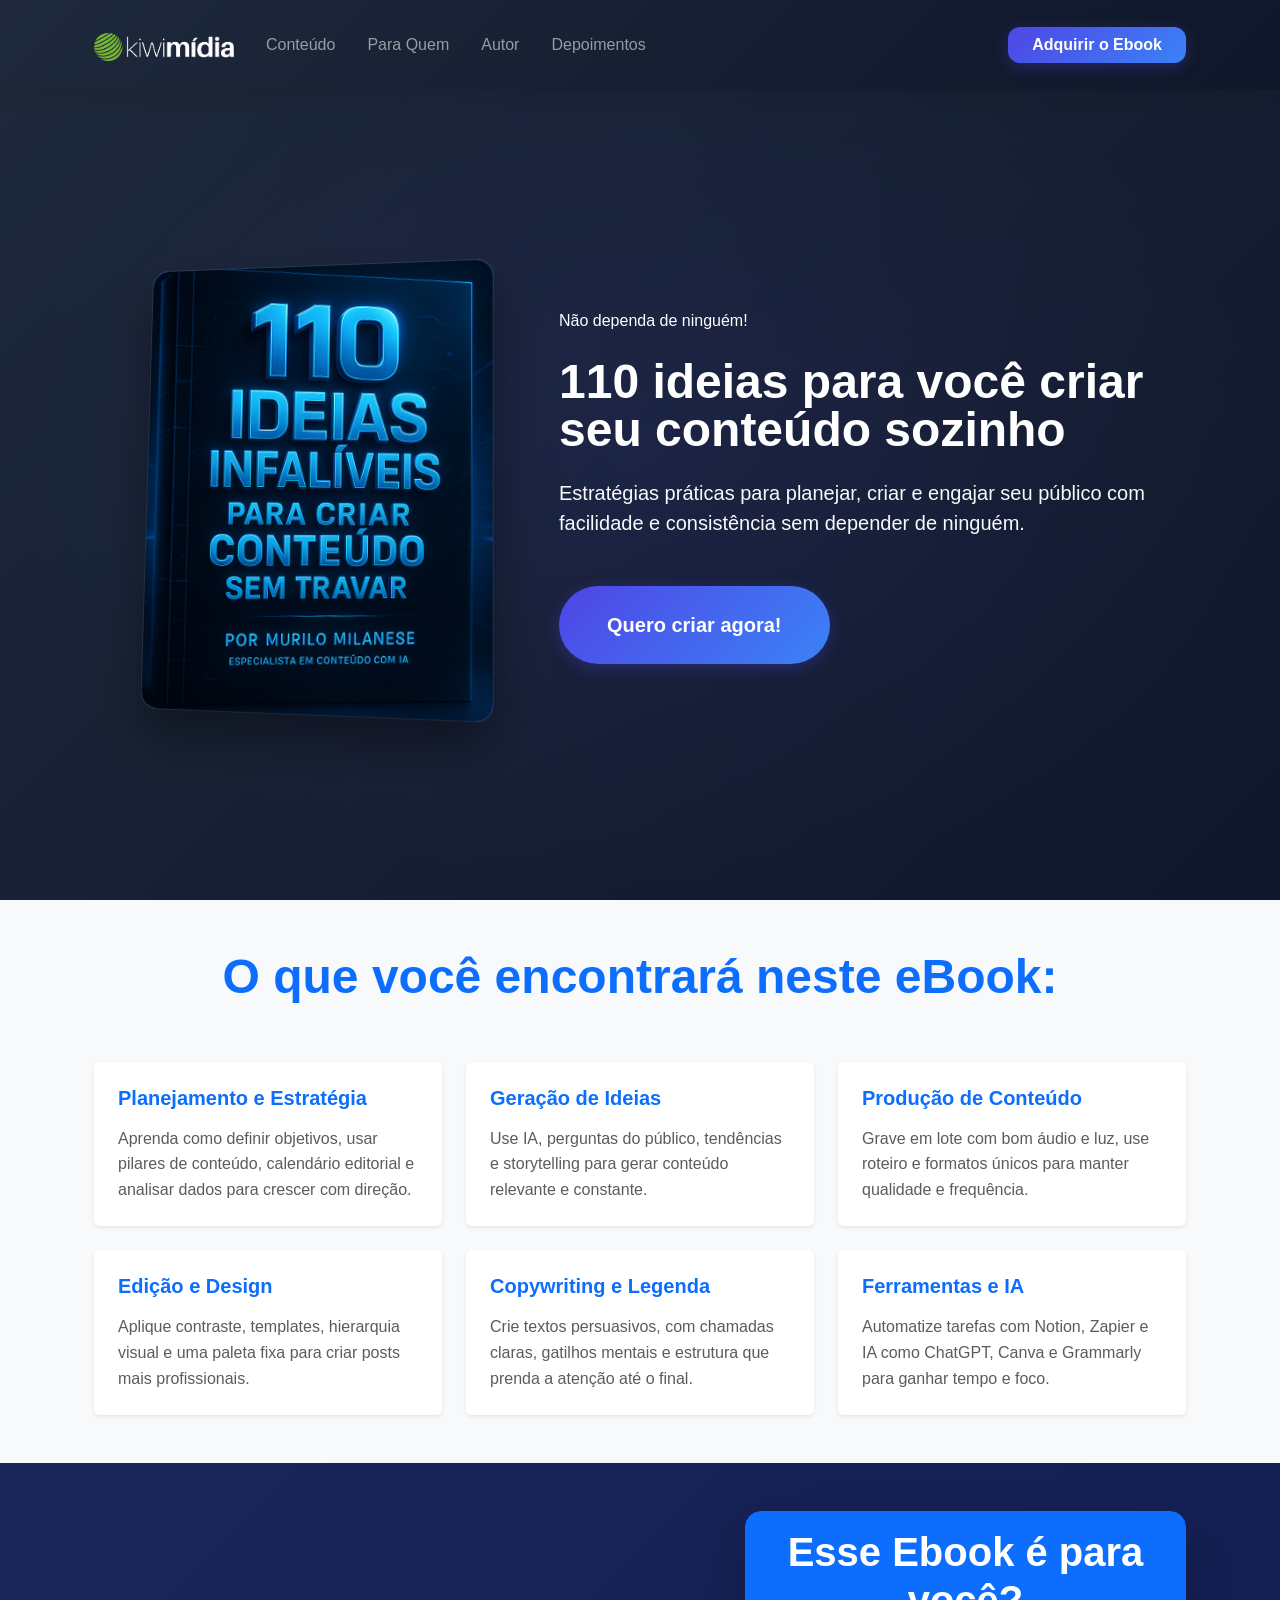
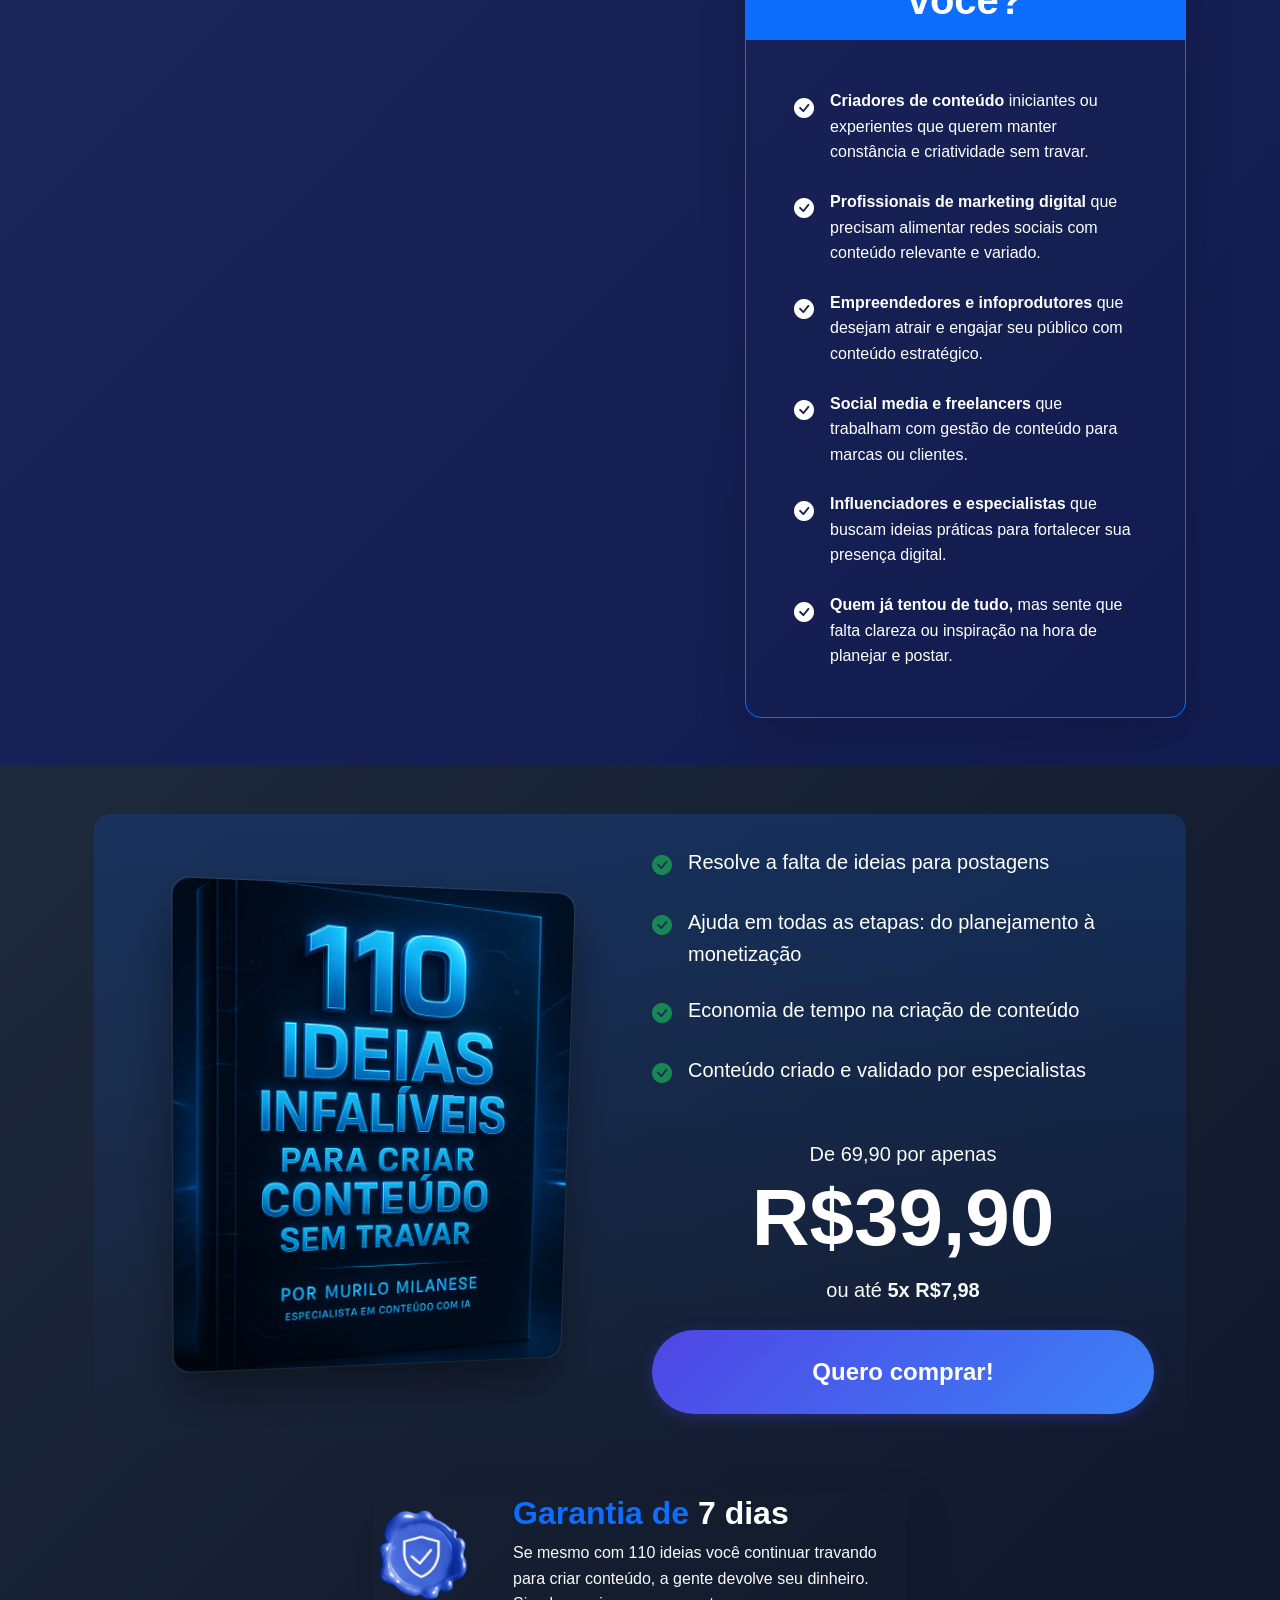
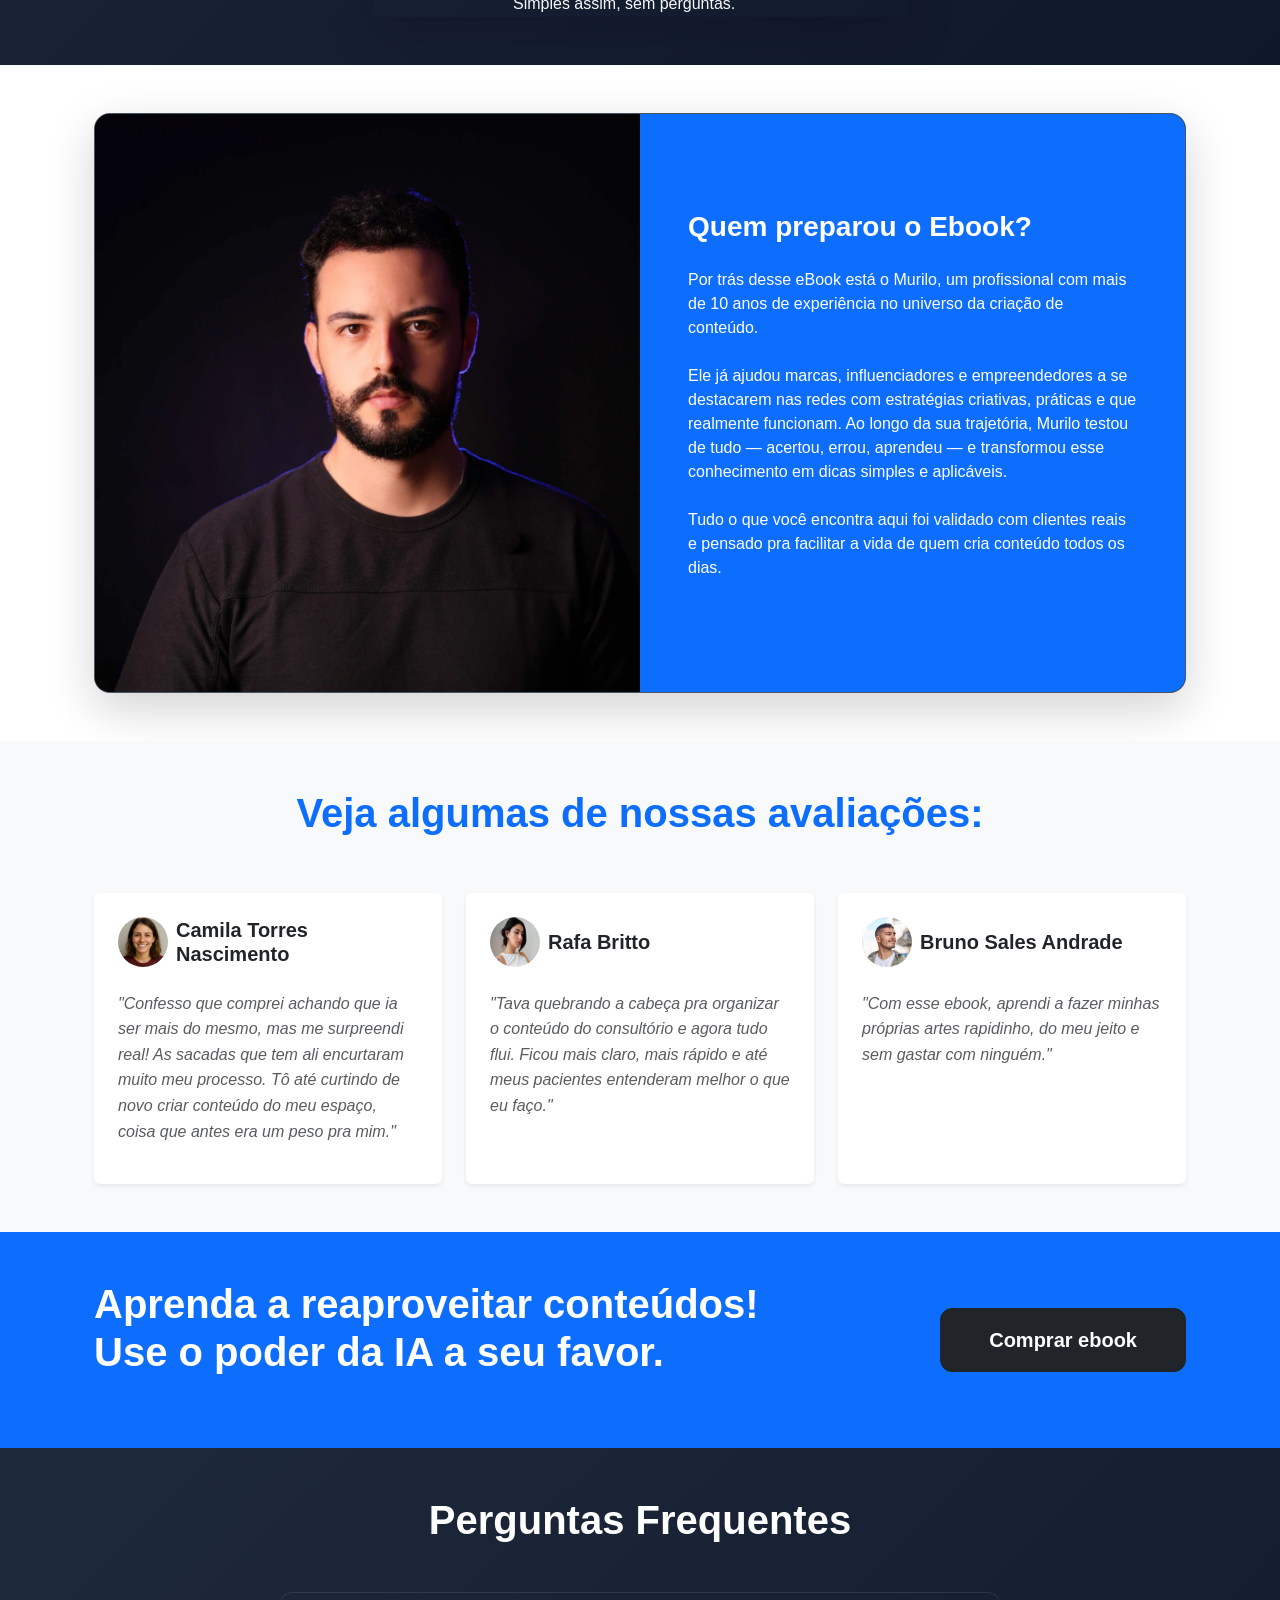
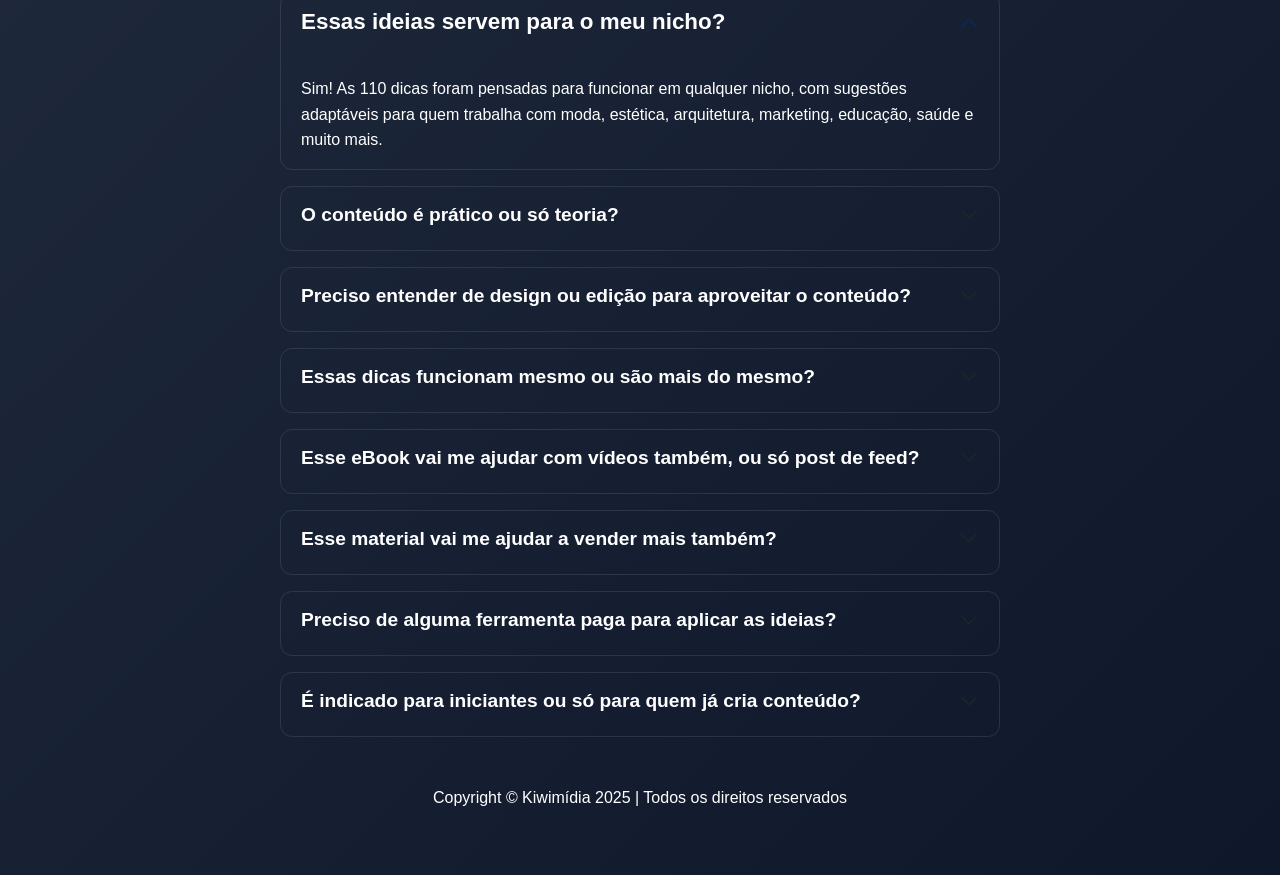
==== commit 37cc295b: "Novos Ajustes" ====
--- a/index.html
+++ b/index.html
@@ -329,11 +329,11 @@
             <!-- Guarantee -->
             <div class="row justify-content-center mt-5">
                 <div class="col-lg-6">
-                    <div class="d-flex align-items-center animate-on-scroll shadow-lg" data-animation="fadeInUp">
+                    <div class="d-flex flex-column flex-md-row align-items-center gap-3 animate-on-scroll shadow-lg" data-animation="fadeInUp">
                         <div class="me-4 flex-shrink-0">
                             <img src="/selo.png" alt="" class="img-fluid" style="width: 100px;">
                         </div>
-                        <div>
+                        <div class="text-center text-md-start">
                             <h2 class="fw-bold text-white mb-2"><span class="text-primary">Garantia de</span> 7 dias
                             </h2>
                             <p class="mb-0 text-light">
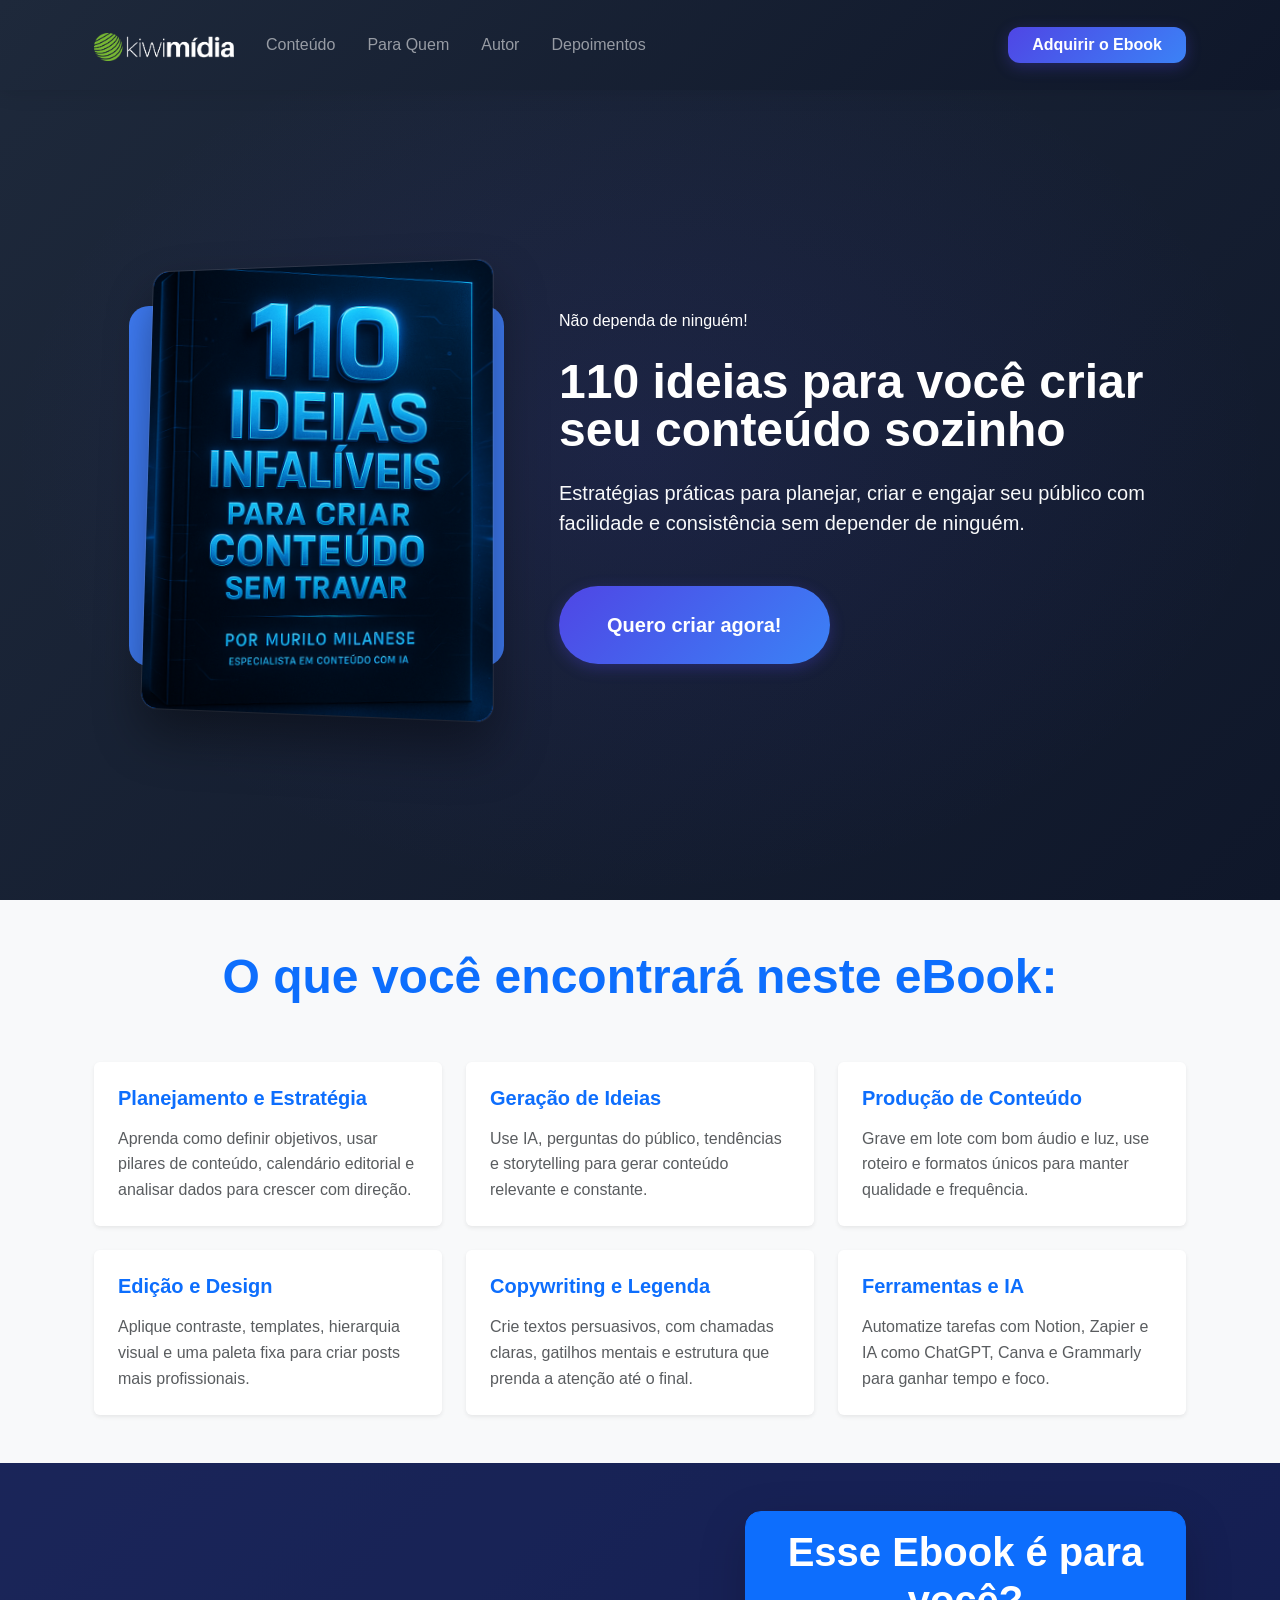
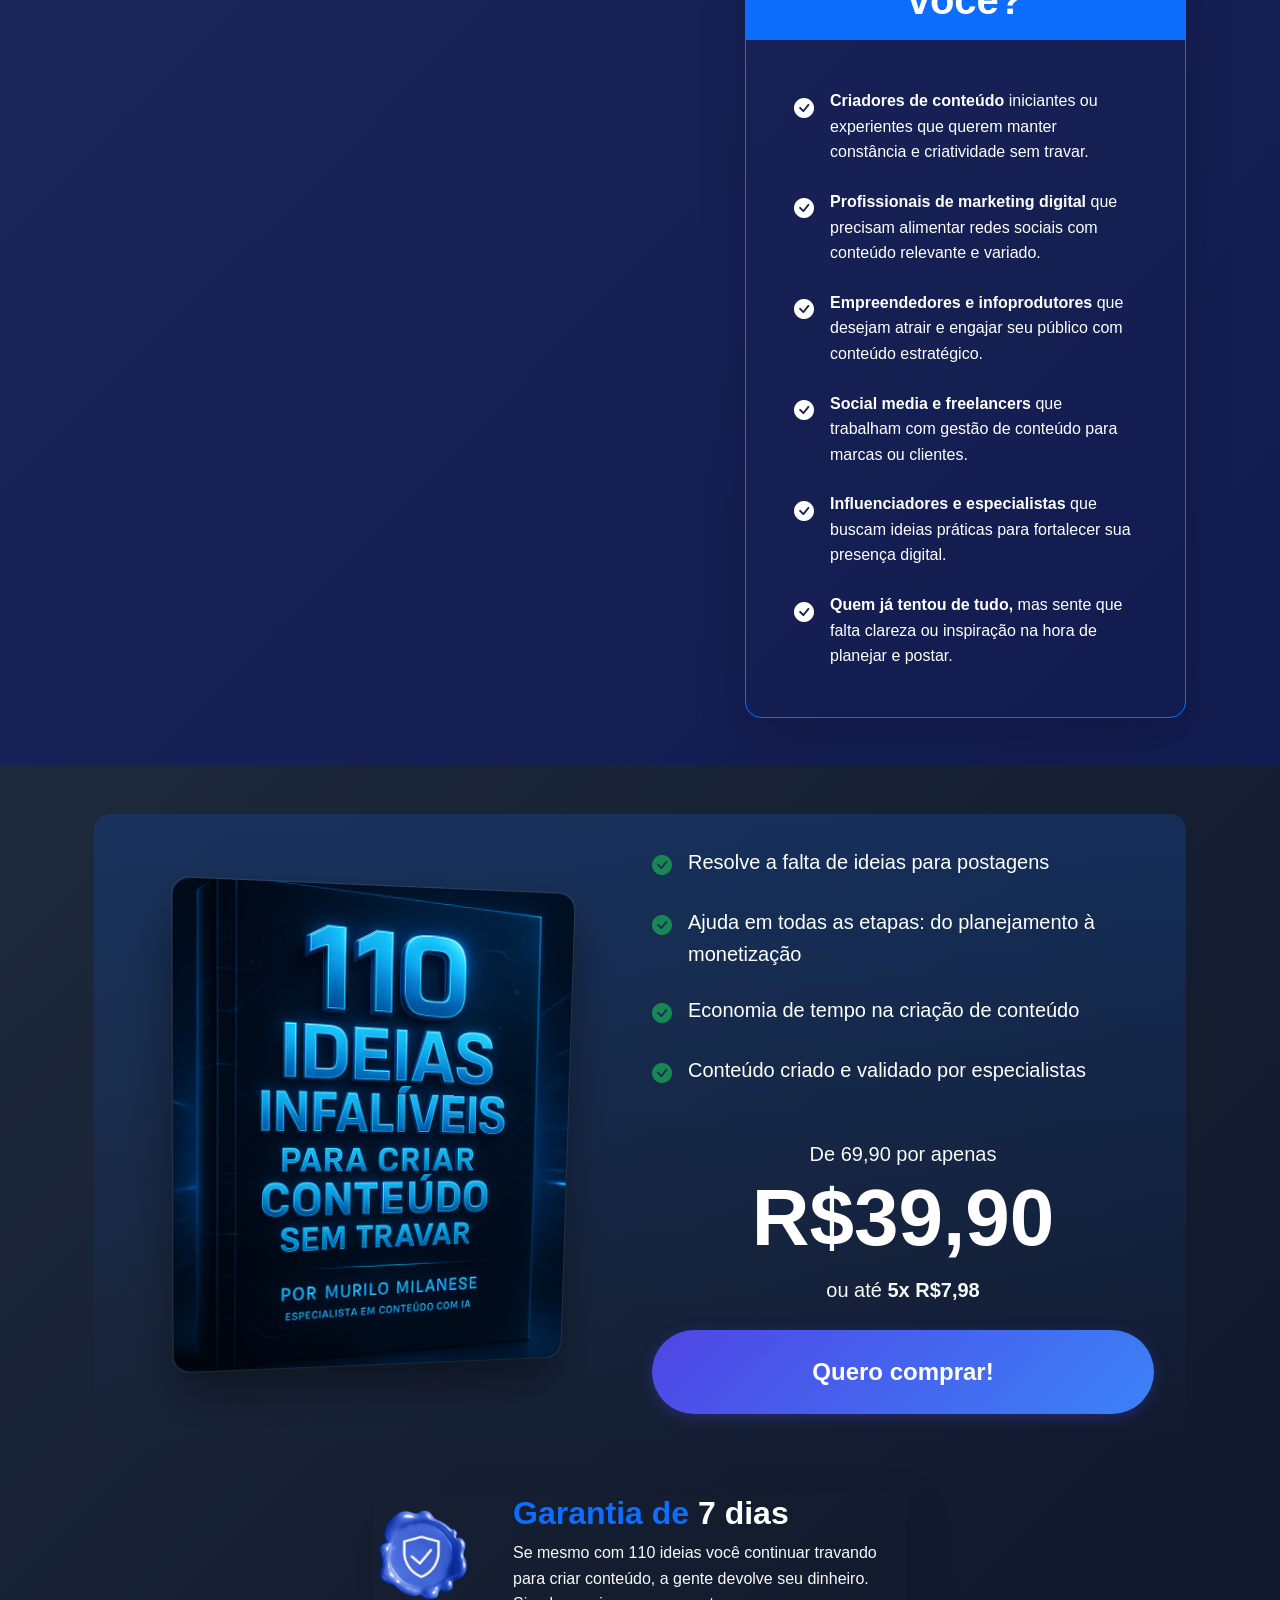
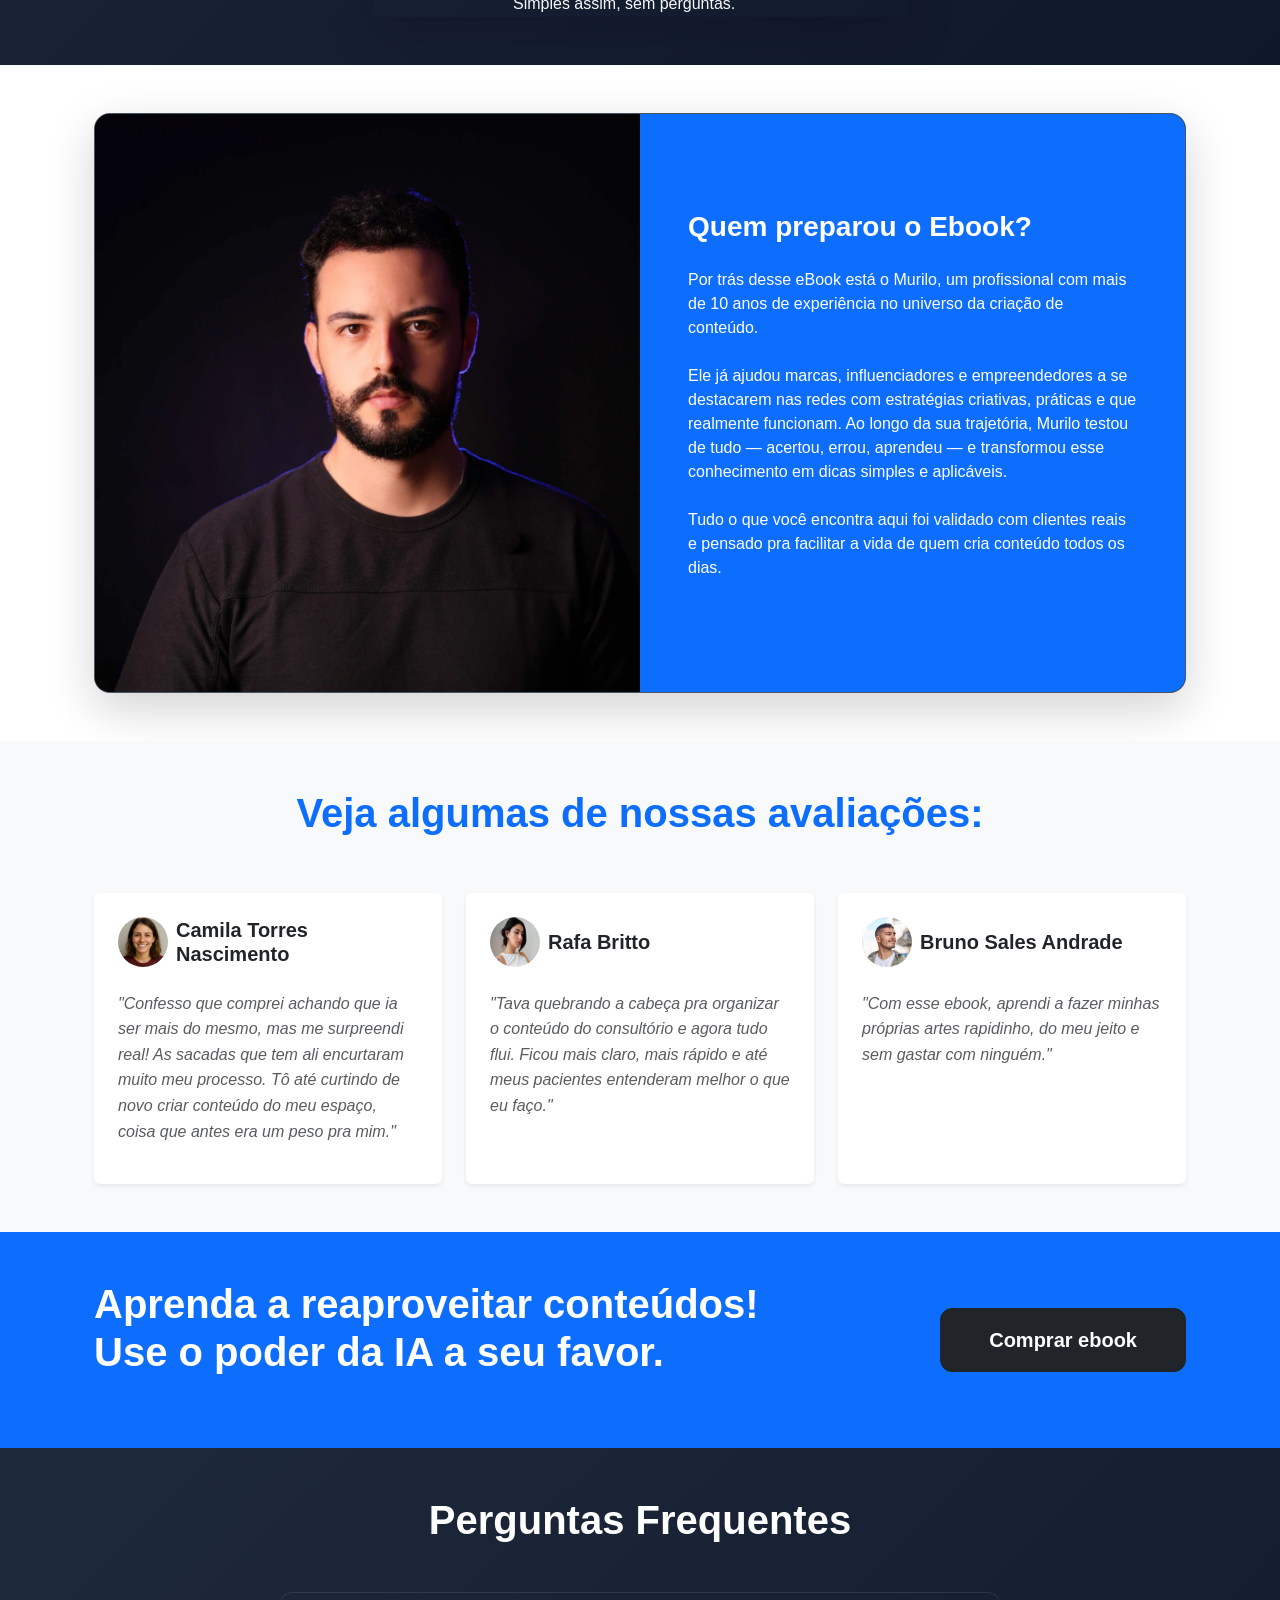
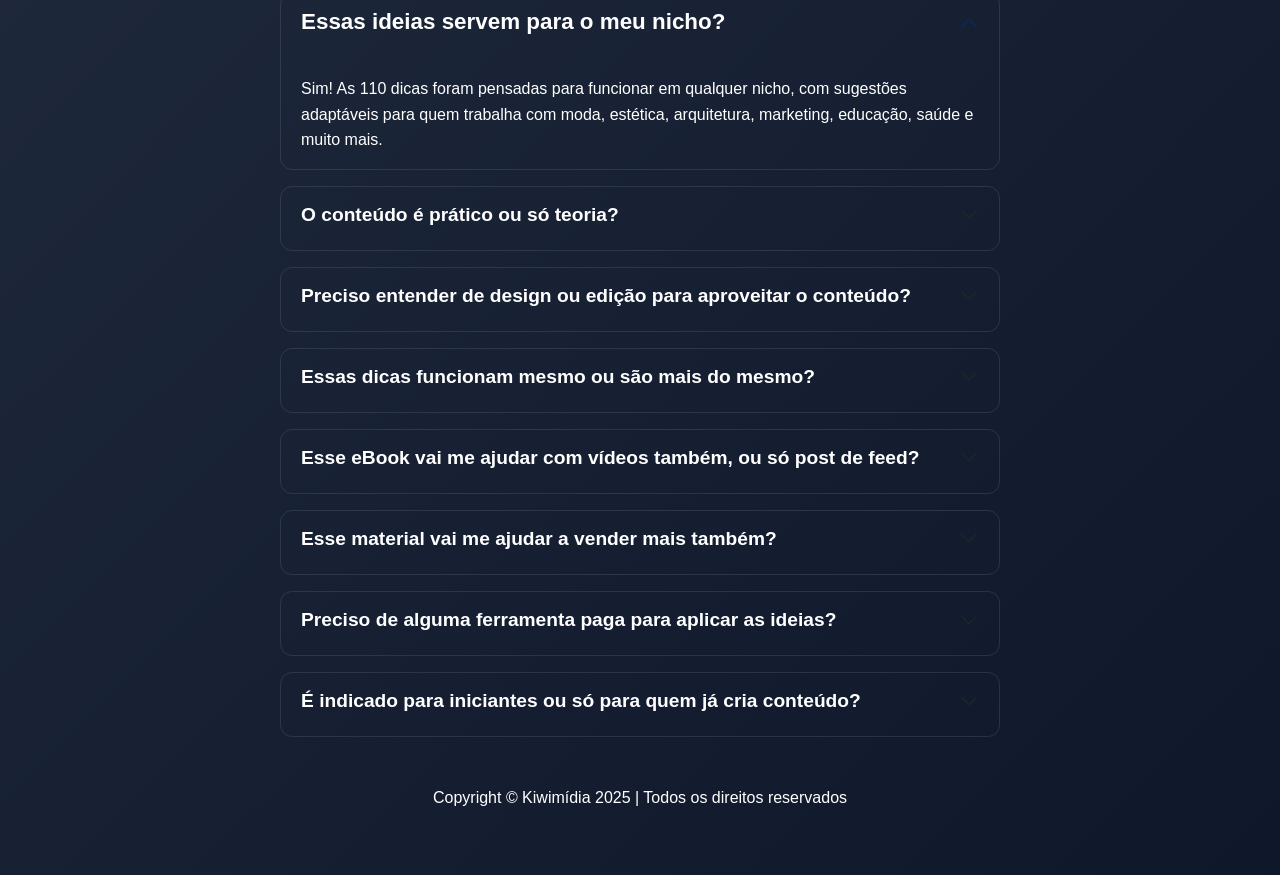
==== commit 3c50e9fe: "Novos Ajustes" ====
--- a/index.html
+++ b/index.html
@@ -29,7 +29,7 @@
     <link rel="stylesheet" href="https://cdn.jsdelivr.net/npm/bootstrap-icons@1.11.1/font/bootstrap-icons.css">
 
     <!-- Custom CSS -->
-    <link rel="stylesheet" href="style.css?2">
+    <link rel="stylesheet" href="style.css?3">
 </head>
 
 <body>
--- a/style.css
+++ b/style.css
@@ -27,7 +27,13 @@
     scroll-behavior: smooth;
 }
 
-.container, .container-fluid, .container-lg, .container-md, .container-sm, .container-xl, .container-xxl{
+.container,
+.container-fluid,
+.container-lg,
+.container-md,
+.container-sm,
+.container-xl,
+.container-xxl {
     padding-right: calc(var(--bs-gutter-x) * 1);
     padding-left: calc(var(--bs-gutter-x) * 1);
 }
@@ -471,4 +477,19 @@
 
 .object-fit-contain {
     object-fit: contain;
+}
+
+.ebook-mockup {
+    position: relative;
+}
+
+.ebook-mockup::before {
+    content: '';
+    position: absolute;
+    top: 10%;
+    left: 8%;
+    width: 85%;
+    height: 80%;
+    border-radius: 20px;
+    background: #3e7bf4;
 }
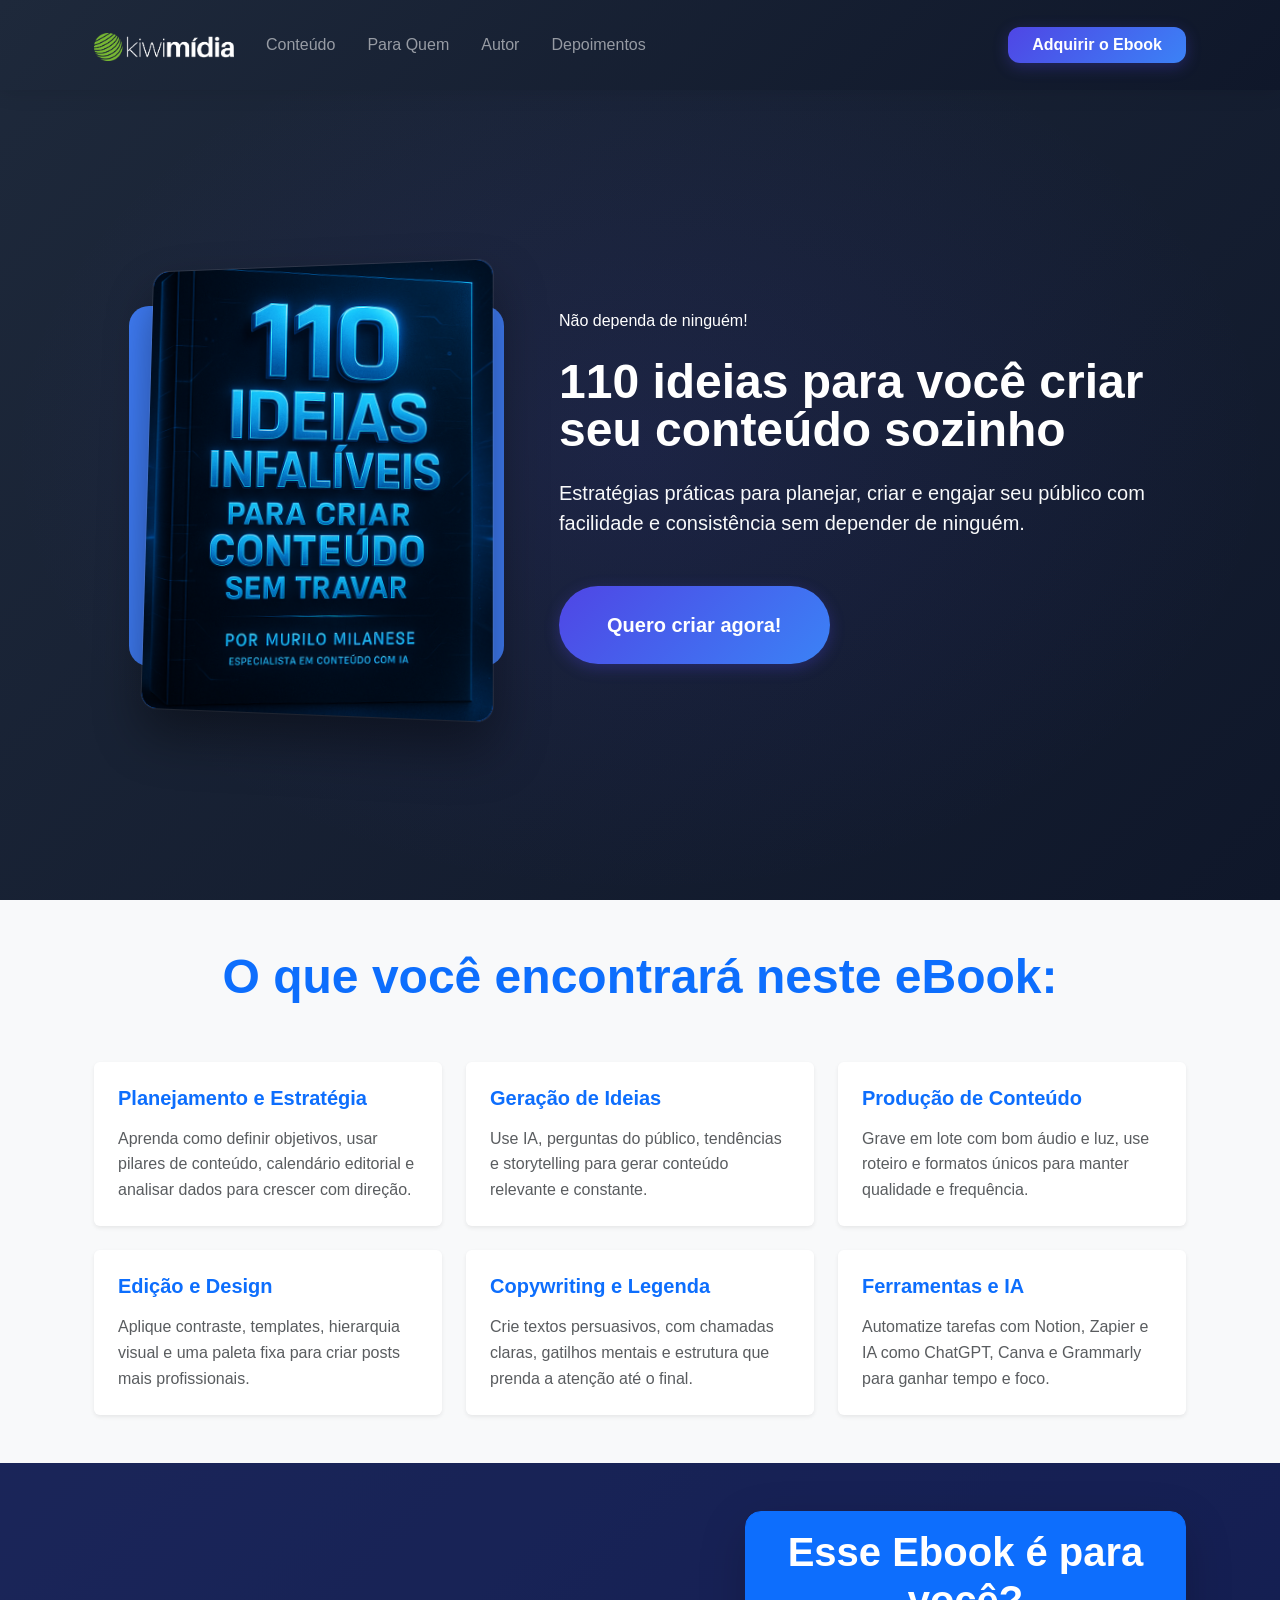
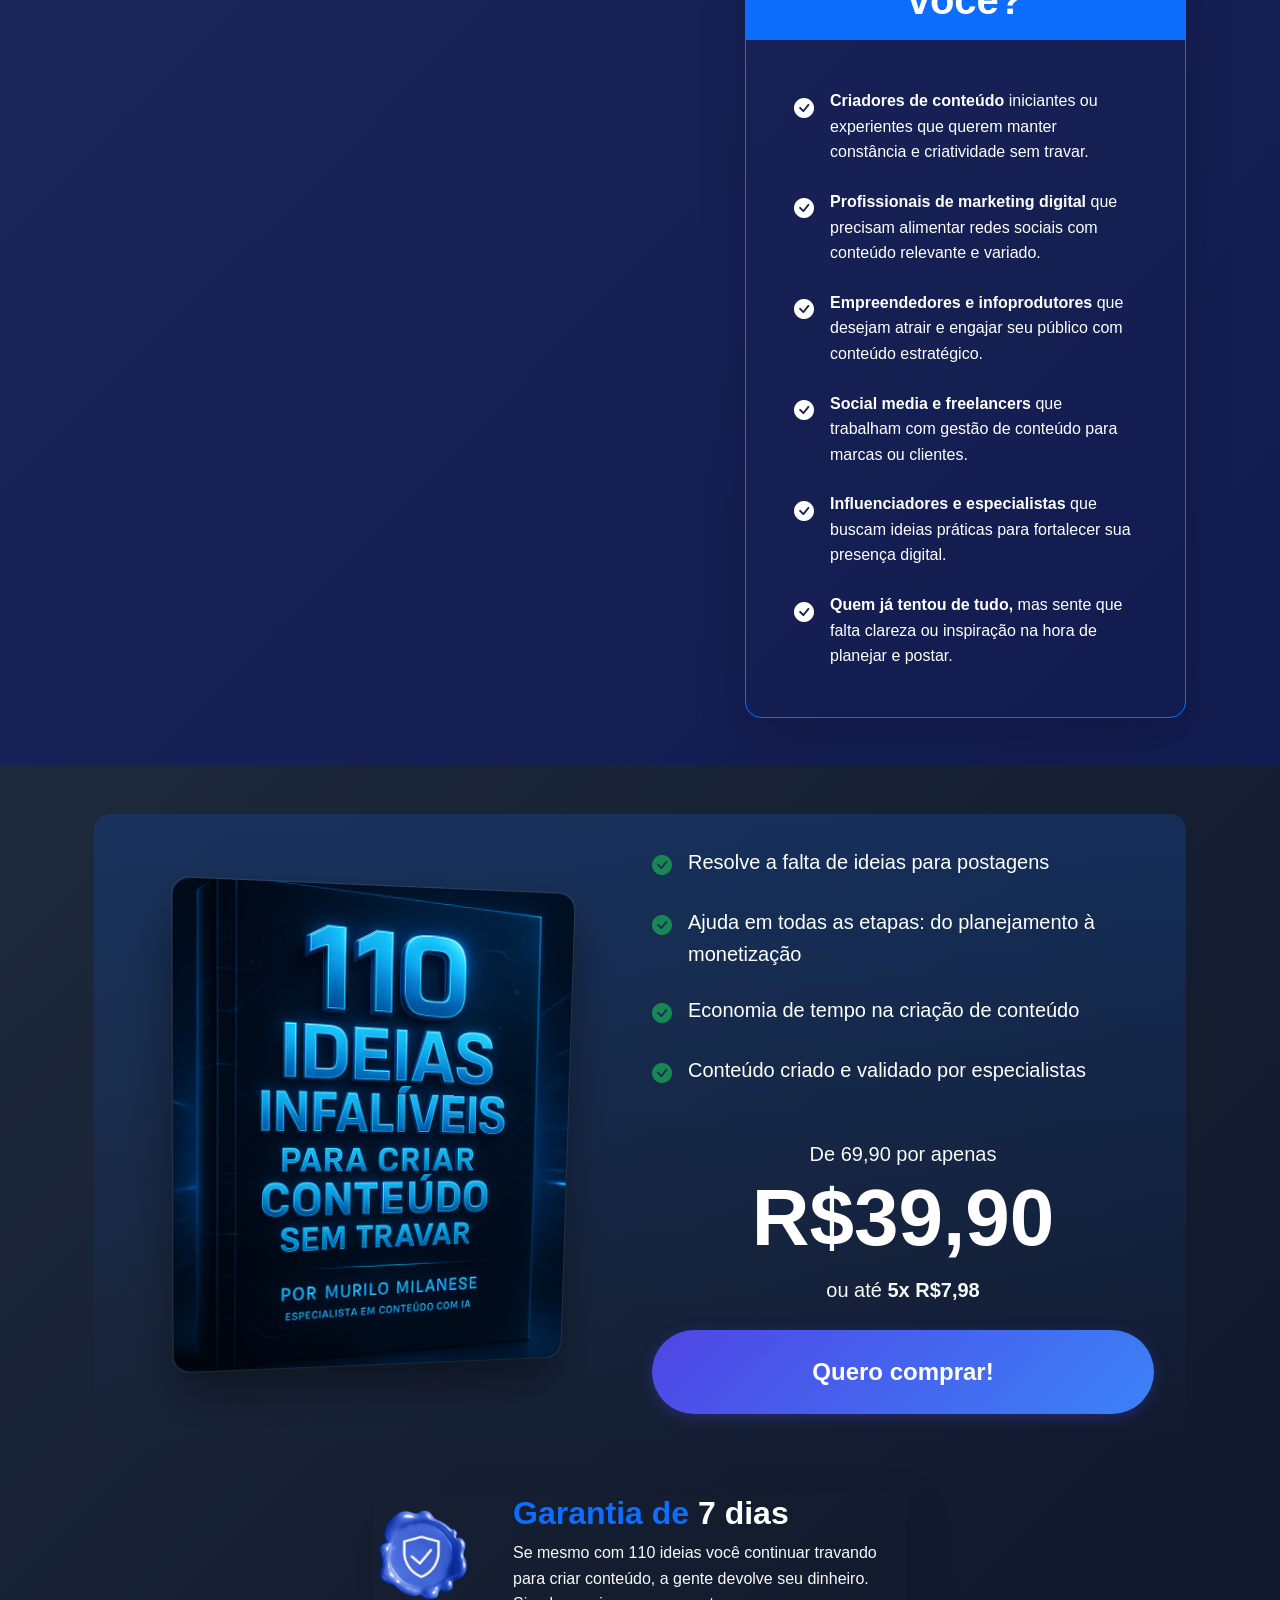
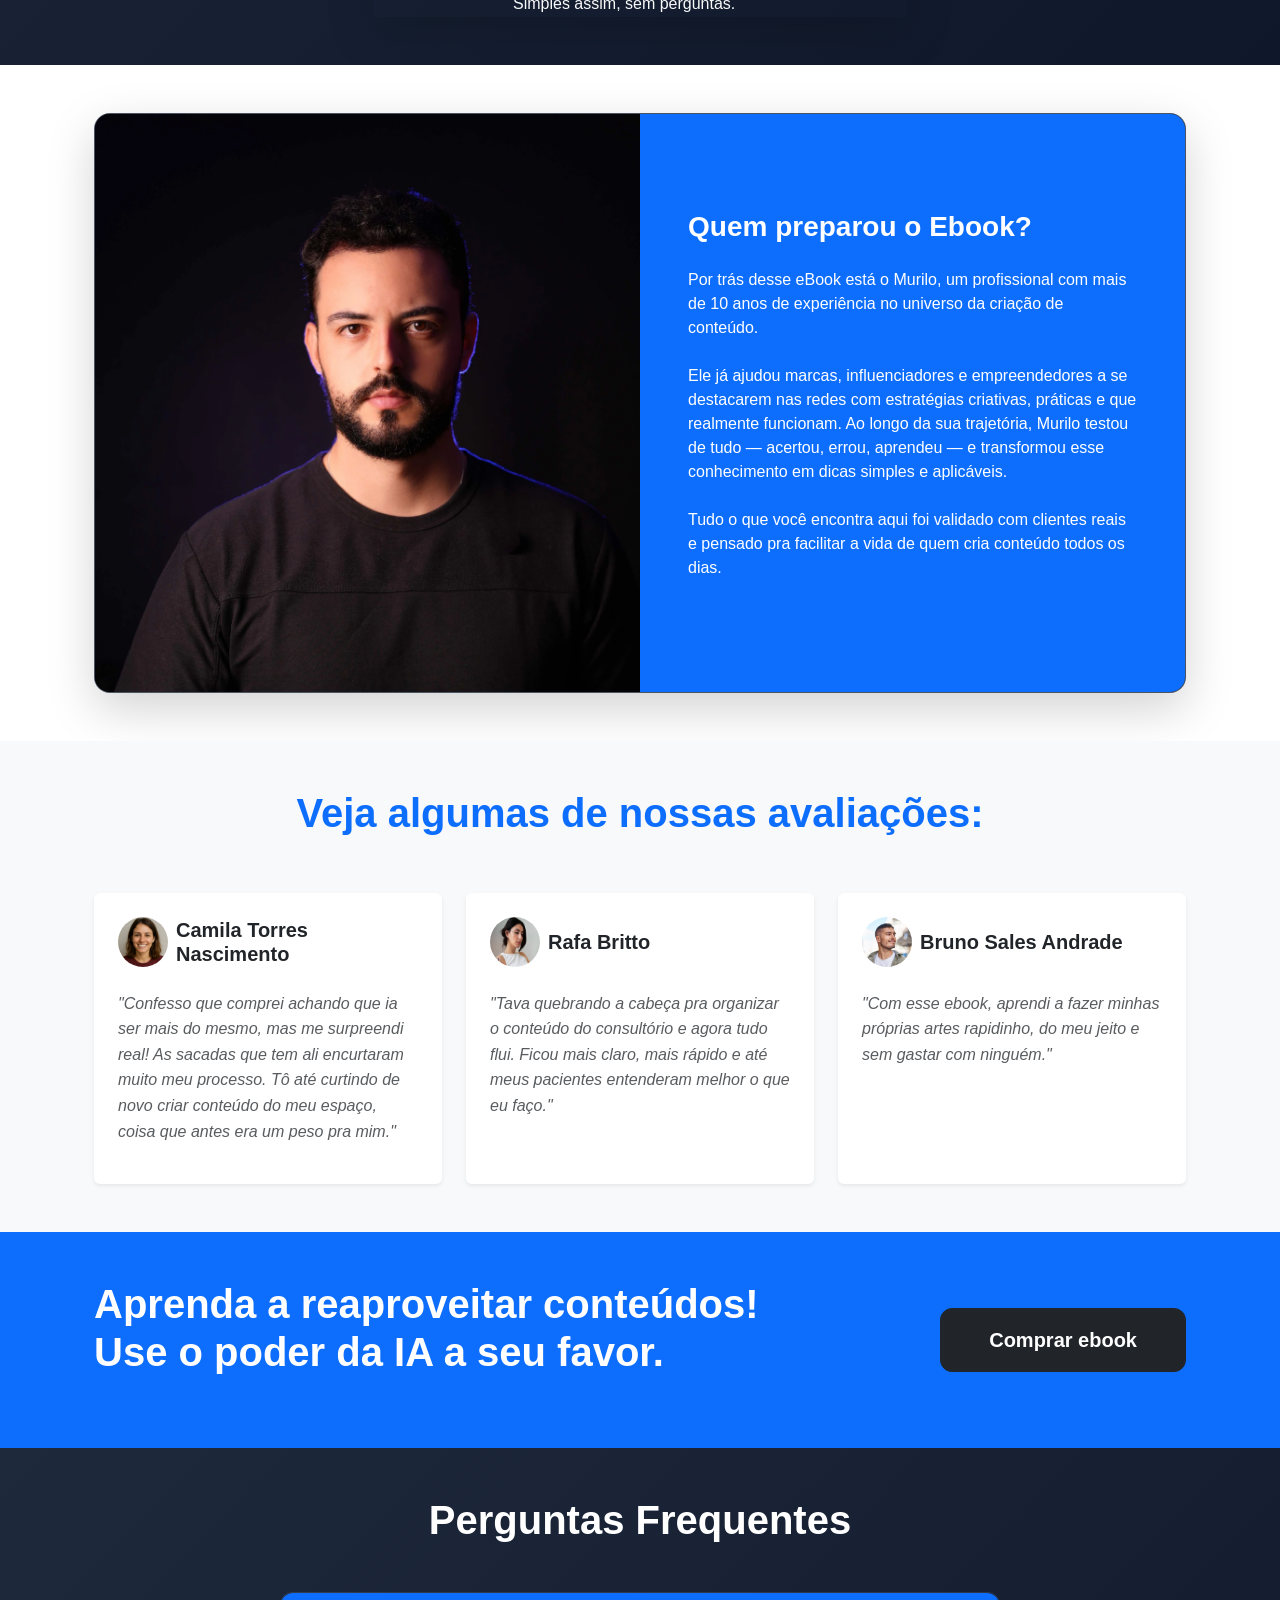
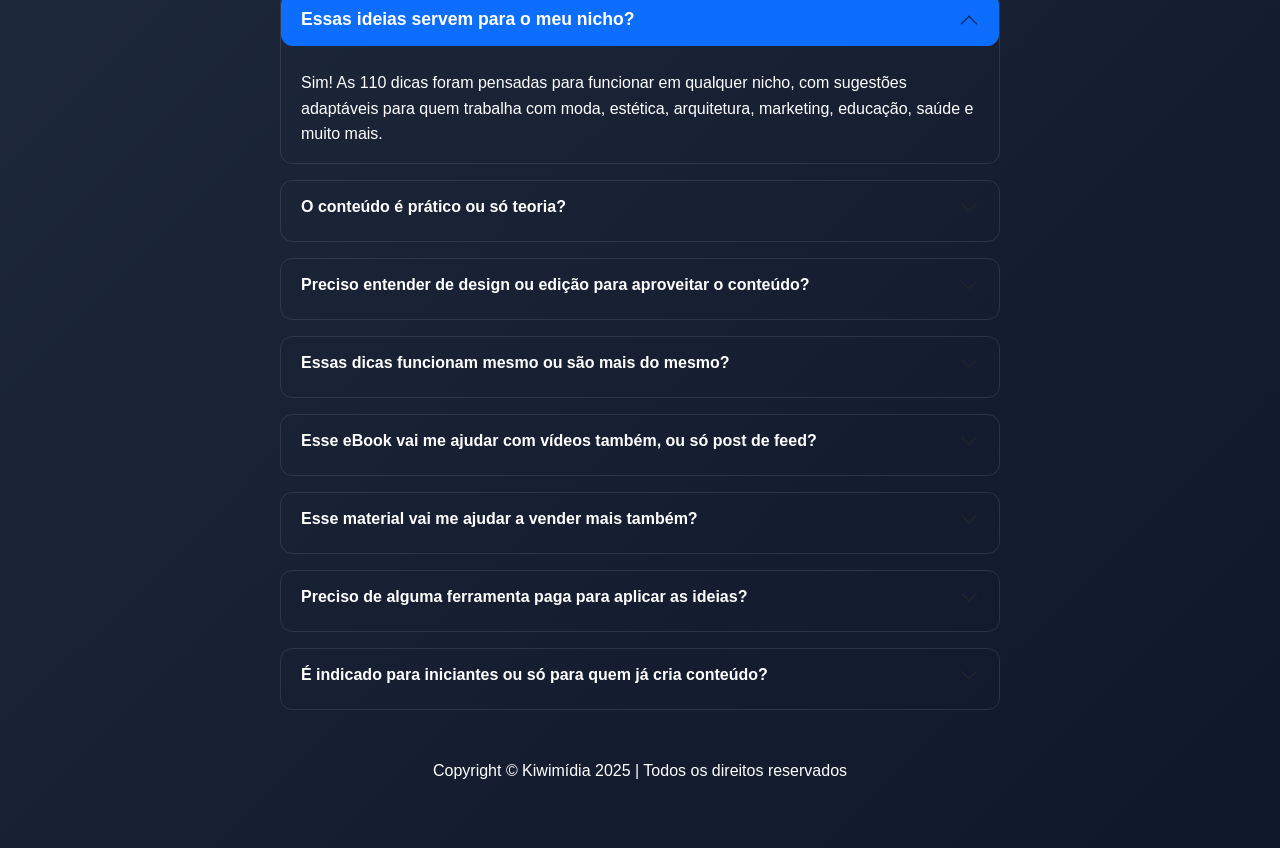
==== commit b75ad258: "Novos Ajustes" ====
--- a/index.html
+++ b/index.html
@@ -465,7 +465,7 @@
                         <div class="accordion accordion-flush" id="faqAccordion">
                             <div class="accordion-item bg-transparent border-secondary">
                                 <h4 class="accordion-header">
-                                    <button class="accordion-button bg-transparent text-white fw-semibold" type="button"
+                                    <button class="accordion-button  text-white fw-semibold" type="button"
                                         data-bs-toggle="collapse" data-bs-target="#faq1">
                                         Essas ideias servem para o meu nicho?
                                     </button>
@@ -481,7 +481,7 @@
 
                             <div class="accordion-item bg-transparent border-secondary">
                                 <h4 class="accordion-header">
-                                    <button class="accordion-button collapsed bg-transparent text-white fw-semibold"
+                                    <button class="accordion-button collapsed text-white fw-semibold"
                                         type="button" data-bs-toggle="collapse" data-bs-target="#faq2">
                                         O conteúdo é prático ou só teoria?
                                     </button>
@@ -496,7 +496,7 @@
 
                             <div class="accordion-item bg-transparent border-secondary">
                                 <h4 class="accordion-header">
-                                    <button class="accordion-button collapsed bg-transparent text-white fw-semibold"
+                                    <button class="accordion-button collapsed text-white fw-semibold"
                                         type="button" data-bs-toggle="collapse" data-bs-target="#faq3">
                                         Preciso entender de design ou edição para aproveitar o conteúdo?
                                     </button>
@@ -512,7 +512,7 @@
 
                             <div class="accordion-item bg-transparent border-secondary">
                                 <h4 class="accordion-header">
-                                    <button class="accordion-button collapsed bg-transparent text-white fw-semibold"
+                                    <button class="accordion-button collapsed text-white fw-semibold"
                                         type="button" data-bs-toggle="collapse" data-bs-target="#faq4">
                                         Essas dicas funcionam mesmo ou são mais do mesmo?
                                     </button>
@@ -528,7 +528,7 @@
 
                             <div class="accordion-item bg-transparent border-secondary">
                                 <h4 class="accordion-header">
-                                    <button class="accordion-button collapsed bg-transparent text-white fw-semibold"
+                                    <button class="accordion-button collapsed text-white fw-semibold"
                                         type="button" data-bs-toggle="collapse" data-bs-target="#faq5">
                                         Esse eBook vai me ajudar com vídeos também, ou só post de feed?
                                     </button>
@@ -543,7 +543,7 @@
 
                             <div class="accordion-item bg-transparent border-secondary">
                                 <h4 class="accordion-header">
-                                    <button class="accordion-button collapsed bg-transparent text-white fw-semibold"
+                                    <button class="accordion-button collapsed text-white fw-semibold"
                                         type="button" data-bs-toggle="collapse" data-bs-target="#faq6">
                                         Esse material vai me ajudar a vender mais também?
                                     </button>
@@ -558,7 +558,7 @@
 
                             <div class="accordion-item bg-transparent border-secondary">
                                 <h4 class="accordion-header">
-                                    <button class="accordion-button collapsed bg-transparent text-white fw-semibold"
+                                    <button class="accordion-button collapsed text-white fw-semibold"
                                         type="button" data-bs-toggle="collapse" data-bs-target="#faq7">
                                         Preciso de alguma ferramenta paga para aplicar as ideias?
                                     </button>
@@ -573,7 +573,7 @@
 
                             <div class="accordion-item bg-transparent border-secondary">
                                 <h4 class="accordion-header">
-                                    <button class="accordion-button collapsed bg-transparent text-white fw-semibold"
+                                    <button class="accordion-button collapsed text-white fw-semibold"
                                         type="button" data-bs-toggle="collapse" data-bs-target="#faq8">
                                         É indicado para iniciantes ou só para quem já cria conteúdo?
                                     </button>
--- a/style.css
+++ b/style.css
@@ -238,7 +238,8 @@
 .accordion-button {
     border-radius: 0.75rem !important;
     margin-bottom: 0.5rem;
-    font-size: 1.2rem;
+    font-size: 1.0rem;
+    background: transparent;
 }
 
 .accordion-button:focus {
@@ -247,10 +248,10 @@
 }
 
 .accordion-button:not(.collapsed) {
-    background-color: transparent;
+    background-color: var(--bs-primary);
     color: white;
     box-shadow: none;
-    font-size: 1.4rem;
+    font-size: 1.1rem;
 }
 
 .accordion-item {
@@ -403,12 +404,6 @@
     overflow: hidden;
 }
 
-/* Focus States */
-*:focus {
-    outline: 2px solid rgba(79, 70, 229, 0.5);
-    outline-offset: 2px;
-}
-
 /* Custom Scrollbar */
 ::-webkit-scrollbar {
     width: 8px;
